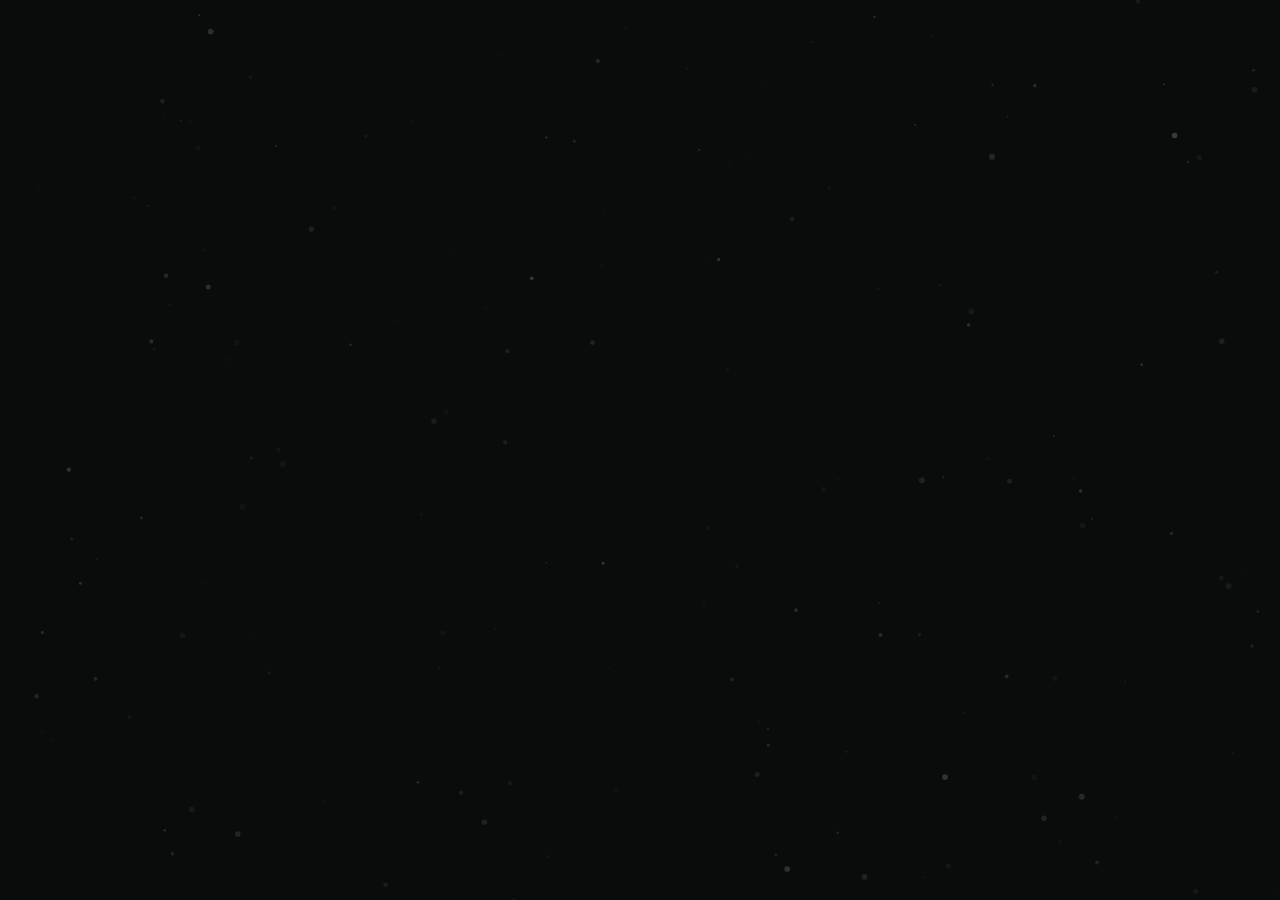
==== index.html @ 01439d41 "Change name" ====
<!DOCTYPE html>
<html lang="en" class="no-js" >
<head>
    <meta charset="utf-8">
    <meta name="viewport" content="width=device-width, initial-scale=1">
    <title>Akynyaz 💻</title>
    <script>
        document.documentElement.classList.remove('no-js');
        document.documentElement.classList.add('js');
    </script>
    <link rel="stylesheet" href="css/vendor.css">
    <link rel="stylesheet" href="css/styles.css">
    <link rel="apple-touch-icon" sizes="180x180" href="apple-touch-icon.png">
    <link rel="icon" type="image/png" sizes="32x32" href="favicon-32x32.png">
    <link rel="icon" type="image/png" sizes="16x16" href="favicon-16x16.png">
</head>

<body id="top" class="theme-particles">
    <div id="preloader">
        <div id="loader"></div>
    </div>
    <div class="s-pagewrap">
        <section id="intro" class="s-intro">
            <div id="particles-js" class="s-intro__particles"></div>
            <div class="row s-intro__content">
                <div class="column lg-12">                    
                    <div class="counter">
                        <div class="counter__time">
                            <span class="ss-days">0</span>
                            <span>days</span>
                        </div>
                        <div class="counter__time">
                            <span class="ss-hours">0</span>
                            <span>hours</span>
                        </div>
                        <div class="counter__time minutes">
                            <span class="ss-minutes">0</span>
                            <span>mins</span>
                        </div>
                        <div class="counter__time">
                            <span class="ss-seconds">0</span>
                            <span>secs</span>
                        </div>
                    </div>
                    <div class="s-intro__content-bottom">
                        <h1 class="s-intro__content-title">Coming soon.</h1>
                    </div>
                </div>
            </div>
        </section>
    </div>
    <script src="js/main.js"></script>
    <script src="js/particles.min.js"></script>
    <script src="js/particle-settings.js"></script>
</body>
</html>
---- css/vendor.css ----
/* ==========================================================   =========
 * # PrismJS 1.20.0
 *   https://prismjs.com/download.html#themes=prism-okaidia&languages=markup+css+clike+javascript+markup-templating+php 
 *   
 *   okaidia theme for JavaScript, CSS and HTML
 *   Loosely based on Monokai textmate theme by http://www.monokai.nl/
 *   @author ocodia
 * ------------------------------------------------------------------- */
code[class*="language-"],
pre[class*="language-"] {
    color           : #f8f8f2;
    background      : none;
    text-shadow     : 0 1px rgba(0, 0, 0, 0.3);
    font-family     : var(--font-mono);
    font-size       : calc(var(--text-size) * 0.9444);
    text-align      : left;
    white-space     : pre;
    word-spacing    : normal;
    word-break      : normal;
    word-wrap       : normal;
    line-height     : var(--vspace-1);
    -moz-tab-size   : 4;
    -o-tab-size     : 4;
    tab-size        : 4;
    -webkit-hyphens : none;
    -moz-hyphens    : none;
    -ms-hyphens     : none;
    hyphens         : none;
}

/* Code blocks */
pre[class*="language-"] {
    padding  : var(--vspace-0_5) 0 var(--vspace-1);
    margin   : var(--vspace-1) 0;
    overflow : auto;
}

:not(pre)>code[class*="language-"],
pre[class*="language-"] {
    background : #272822;
}

/* Inline code */
:not(pre)>code[class*="language-"] {
    padding     : .1em;
    white-space : normal;
}

.token.comment,
.token.prolog,
.token.doctype,
.token.cdata {
    color : slategray;
}

.token.punctuation {
    color : #f8f8f2;
}

.token.namespace {
    opacity : .7;
}

.token.property,
.token.tag,
.token.constant,
.token.symbol,
.token.deleted {
    color : #f92672;
}

.token.boolean,
.token.number {
    color : #ae81ff;
}

.token.selector,
.token.attr-name,
.token.string,
.token.char,
.token.builtin,
.token.inserted {
    color : #a6e22e;
}

.token.operator,
.token.entity,
.token.url,
.language-css .token.string,
.style .token.string,
.token.variable {
    color : #f8f8f2;
}

.token.atrule,
.token.attr-value,
.token.function,
.token.class-name {
    color : #e6db74;
}

.token.keyword {
    color : #66d9ef;
}

.token.regex,
.token.important {
    color : #fd971f;
}

.token.important,
.token.bold {
    font-weight : bold;
}

.token.italic {
    font-style : italic;
}

.token.entity {
    cursor : help;
}



/* ===================================================================
 * # Swiper 6.4.5
 *   Most modern mobile touch slider and framework with hardware accelerated transitions
 *   https://swiperjs.com
 *
 *   Copyright 2014-2020 Vladimir Kharlampidi
 *
 *   Released under the MIT License
 *
 *   Released on: December 18, 2020
 * ------------------------------------------------------------------- */
@font-face {
    font-family : "swiper-icons";
    src         : url("data:application/font-woff;charset=utf-8;base64, [base64]//wADZ2x5ZgAAAywAAADMAAAD2MHtryVoZWFkAAABbAAAADAAAAA2E2+eoWhoZWEAAAGcAAAAHwAAACQC9gDzaG10eAAAAigAAAAZAAAArgJkABFsb2NhAAAC0AAAAFoAAABaFQAUGG1heHAAAAG8AAAAHwAAACAAcABAbmFtZQAAA/gAAAE5AAACXvFdBwlwb3N0AAAFNAAAAGIAAACE5s74hXjaY2BkYGAAYpf5Hu/j+W2+MnAzMYDAzaX6QjD6/4//Bxj5GA8AuRwMYGkAPywL13jaY2BkYGA88P8Agx4j+/8fQDYfA1AEBWgDAIB2BOoAeNpjYGRgYNBh4GdgYgABEMnIABJzYNADCQAACWgAsQB42mNgYfzCOIGBlYGB0YcxjYGBwR1Kf2WQZGhhYGBiYGVmgAFGBiQQkOaawtDAoMBQxXjg/wEGPcYDDA4wNUA2CCgwsAAAO4EL6gAAeNpj2M0gyAACqxgGNWBkZ2D4/wMA+xkDdgAAAHjaY2BgYGaAYBkGRgYQiAHyGMF8FgYHIM3DwMHABGQrMOgyWDLEM1T9/w8UBfEMgLzE////P/5//f/V/xv+r4eaAAeMbAxwIUYmIMHEgKYAYjUcsDAwsLKxc3BycfPw8jEQA/[base64]/uznmfPFBNODM2K7MTQ45YEAZqGP81AmGGcF3iPqOop0r1SPTaTbVkfUe4HXj97wYE+yNwWYxwWu4v1ugWHgo3S1XdZEVqWM7ET0cfnLGxWfkgR42o2PvWrDMBSFj/IHLaF0zKjRgdiVMwScNRAoWUoH78Y2icB/yIY09An6AH2Bdu/UB+yxopYshQiEvnvu0dURgDt8QeC8PDw7Fpji3fEA4z/PEJ6YOB5hKh4dj3EvXhxPqH/SKUY3rJ7srZ4FZnh1PMAtPhwP6fl2PMJMPDgeQ4rY8YT6Gzao0eAEA409DuggmTnFnOcSCiEiLMgxCiTI6Cq5DZUd3Qmp10vO0LaLTd2cjN4fOumlc7lUYbSQcZFkutRG7g6JKZKy0RmdLY680CDnEJ+UMkpFFe1RN7nxdVpXrC4aTtnaurOnYercZg2YVmLN/d/gczfEimrE/fs/bOuq29Zmn8tloORaXgZgGa78yO9/cnXm2BpaGvq25Dv9S4E9+5SIc9PqupJKhYFSSl47+Qcr1mYNAAAAeNptw0cKwkAAAMDZJA8Q7OUJvkLsPfZ6zFVERPy8qHh2YER+3i/BP83vIBLLySsoKimrqKqpa2hp6+jq6RsYGhmbmJqZSy0sraxtbO3sHRydnEMU4uR6yx7JJXveP7WrDycAAAAAAAH//wACeNpjYGRgYOABYhkgZgJCZgZNBkYGLQZtIJsFLMYAAAw3ALgAeNolizEKgDAQBCchRbC2sFER0YD6qVQiBCv/H9ezGI6Z5XBAw8CBK/m5iQQVauVbXLnOrMZv2oLdKFa8Pjuru2hJzGabmOSLzNMzvutpB3N42mNgZGBg4GKQYzBhYMxJLMlj4GBgAYow/P/PAJJhLM6sSoWKfWCAAwDAjgbRAAB42mNgYGBkAIIbCZo5IPrmUn0hGA0AO8EFTQAA") format("woff");
    font-weight : 400;
    font-style  : normal;
}

:root {
    --swiper-theme-color : #007aff;
}

.swiper-container {
    margin-left  : auto;
    margin-right : auto;
    position     : relative;
    overflow     : hidden;
    list-style   : none;
    padding      : 0;
    /* Fix of Webkit flickering */
    z-index      : 1;
}

.swiper-container-vertical>.swiper-wrapper {
    flex-direction : column;
}

.swiper-wrapper {
    position            : relative;
    width               : 100%;
    height              : 100%;
    z-index             : 1;
    display             : flex;
    transition-property : transform;
    box-sizing          : content-box;
}

.swiper-container-android .swiper-slide,
.swiper-wrapper {
    transform : translate3d(0px, 0, 0);
}

.swiper-container-multirow>.swiper-wrapper {
    flex-wrap : wrap;
}

.swiper-container-multirow-column>.swiper-wrapper {
    flex-wrap      : wrap;
    flex-direction : column;
}

.swiper-container-free-mode>.swiper-wrapper {
    transition-timing-function : ease-out;
    margin                     : 0 auto;
}

.swiper-slide {
    flex-shrink         : 0;
    width               : 100%;
    height              : 100%;
    position            : relative;
    transition-property : transform;
}

.swiper-slide-invisible-blank {
    visibility : hidden;
}

/* Auto Height */
.swiper-container-autoheight,
.swiper-container-autoheight .swiper-slide {
    height : auto;
}

.swiper-container-autoheight .swiper-wrapper {
    align-items         : flex-start;
    transition-property : transform, height;
}

/* 3D Effects */
.swiper-container-3d {
    perspective : 1200px;
}

.swiper-container-3d .swiper-wrapper,
.swiper-container-3d .swiper-slide,
.swiper-container-3d .swiper-slide-shadow-left,
.swiper-container-3d .swiper-slide-shadow-right,
.swiper-container-3d .swiper-slide-shadow-top,
.swiper-container-3d .swiper-slide-shadow-bottom,
.swiper-container-3d .swiper-cube-shadow {
    transform-style : preserve-3d;
}

.swiper-container-3d .swiper-slide-shadow-left,
.swiper-container-3d .swiper-slide-shadow-right,
.swiper-container-3d .swiper-slide-shadow-top,
.swiper-container-3d .swiper-slide-shadow-bottom {
    position       : absolute;
    left           : 0;
    top            : 0;
    width          : 100%;
    height         : 100%;
    pointer-events : none;
    z-index        : 10;
}

.swiper-container-3d .swiper-slide-shadow-left {
    background-image : linear-gradient(to left, rgba(0, 0, 0, 0.5), rgba(0, 0, 0, 0));
}

.swiper-container-3d .swiper-slide-shadow-right {
    background-image : linear-gradient(to right, rgba(0, 0, 0, 0.5), rgba(0, 0, 0, 0));
}

.swiper-container-3d .swiper-slide-shadow-top {
    background-image : linear-gradient(to top, rgba(0, 0, 0, 0.5), rgba(0, 0, 0, 0));
}

.swiper-container-3d .swiper-slide-shadow-bottom {
    background-image : linear-gradient(to bottom, rgba(0, 0, 0, 0.5), rgba(0, 0, 0, 0));
}

/* CSS Mode */
.swiper-container-css-mode>.swiper-wrapper {
    overflow           : auto;
    scrollbar-width    : none;
    /* For Firefox */
    -ms-overflow-style : none;
    /* For Internet Explorer and Edge */
}

.swiper-container-css-mode>.swiper-wrapper::-webkit-scrollbar {
    display : none;
}

.swiper-container-css-mode>.swiper-wrapper>.swiper-slide {
    scroll-snap-align : start start;
}

.swiper-container-horizontal.swiper-container-css-mode>.swiper-wrapper {
    scroll-snap-type : x mandatory;
}

.swiper-container-vertical.swiper-container-css-mode>.swiper-wrapper {
    scroll-snap-type : y mandatory;
}

:root {
    --swiper-navigation-size  : 44px;
    /*
    --swiper-navigation-color : var(--swiper-theme-color);
    */
}

.swiper-button-prev,
.swiper-button-next {
    position        : absolute;
    top             : 50%;
    width           : calc(var(--swiper-navigation-size) / 44 * 27);
    height          : var(--swiper-navigation-size);
    margin-top      : calc(-1 * var(--swiper-navigation-size) / 2);
    z-index         : 10;
    cursor          : pointer;
    display         : flex;
    align-items     : center;
    justify-content : center;
    color           : var(--swiper-navigation-color, var(--swiper-theme-color));
}

.swiper-button-prev.swiper-button-disabled,
.swiper-button-next.swiper-button-disabled {
    opacity        : 0.35;
    cursor         : auto;
    pointer-events : none;
}

.swiper-button-prev:after,
.swiper-button-next:after {
    font-family    : swiper-icons;
    font-size      : var(--swiper-navigation-size);
    text-transform : none !important;
    letter-spacing : 0;
    text-transform : none;
    font-variant   : initial;
    line-height    : 1;
}

.swiper-button-prev,
.swiper-container-rtl .swiper-button-next {
    left  : 10px;
    right : auto;
}

.swiper-button-prev:after,
.swiper-container-rtl .swiper-button-next:after {
    content : "prev";
}

.swiper-button-next,
.swiper-container-rtl .swiper-button-prev {
    right : 10px;
    left  : auto;
}

.swiper-button-next:after,
.swiper-container-rtl .swiper-button-prev:after {
    content : "next";
}

.swiper-button-prev.swiper-button-white,
.swiper-button-next.swiper-button-white {
    --swiper-navigation-color : #ffffff;
}

.swiper-button-prev.swiper-button-black,
.swiper-button-next.swiper-button-black {
    --swiper-navigation-color : #000000;
}

.swiper-button-lock {
    display : none;
}

:root {
    /*
    --swiper-pagination-color: var(--swiper-theme-color);
    */
}

.swiper-pagination {
    position   : absolute;
    text-align : center;
    transition : 300ms opacity;
    transform  : translate3d(0, 0, 0);
    z-index    : 10;
}

.swiper-pagination.swiper-pagination-hidden {
    opacity : 0;
}

/* Common Styles */
.swiper-pagination-fraction,
.swiper-pagination-custom,
.swiper-container-horizontal>.swiper-pagination-bullets {
    bottom : 10px;
    left   : 0;
    width  : 100%;
}

/* Bullets */
.swiper-pagination-bullets-dynamic {
    overflow  : hidden;
    font-size : 0;
}

.swiper-pagination-bullets-dynamic .swiper-pagination-bullet {
    transform : scale(0.33);
    position  : relative;
}

.swiper-pagination-bullets-dynamic .swiper-pagination-bullet-active {
    transform : scale(1);
}

.swiper-pagination-bullets-dynamic .swiper-pagination-bullet-active-main {
    transform : scale(1);
}

.swiper-pagination-bullets-dynamic .swiper-pagination-bullet-active-prev {
    transform : scale(0.66);
}

.swiper-pagination-bullets-dynamic .swiper-pagination-bullet-active-prev-prev {
    transform : scale(0.33);
}

.swiper-pagination-bullets-dynamic .swiper-pagination-bullet-active-next {
    transform : scale(0.66);
}

.swiper-pagination-bullets-dynamic .swiper-pagination-bullet-active-next-next {
    transform : scale(0.33);
}

.swiper-pagination-bullet {
    width         : 8px;
    height        : 8px;
    display       : inline-block;
    border-radius : 100%;
    background    : #000;
    opacity       : 0.2;
}

button.swiper-pagination-bullet {
    border             : none;
    margin             : 0;
    padding            : 0;
    box-shadow         : none;
    -webkit-appearance : none;
    -moz-appearance    : none;
    appearance         : none;
}

.swiper-pagination-clickable .swiper-pagination-bullet {
    cursor : pointer;
}

.swiper-pagination-bullet-active {
    opacity    : 1;
    background : var(--swiper-pagination-color, var(--swiper-theme-color));
}

.swiper-container-vertical>.swiper-pagination-bullets {
    right     : 10px;
    top       : 50%;
    transform : translate3d(0px, -50%, 0);
}

.swiper-container-vertical>.swiper-pagination-bullets .swiper-pagination-bullet {
    margin  : 6px 0;
    display : block;
}

.swiper-container-vertical>.swiper-pagination-bullets.swiper-pagination-bullets-dynamic {
    top       : 50%;
    transform : translateY(-50%);
    width     : 8px;
}

.swiper-container-vertical>.swiper-pagination-bullets.swiper-pagination-bullets-dynamic .swiper-pagination-bullet {
    display    : inline-block;
    transition : 200ms transform, 200ms top;
}

.swiper-container-horizontal>.swiper-pagination-bullets .swiper-pagination-bullet {
    margin : 0 4px;
}

.swiper-container-horizontal>.swiper-pagination-bullets.swiper-pagination-bullets-dynamic {
    left        : 50%;
    transform   : translateX(-50%);
    white-space : nowrap;
}

.swiper-container-horizontal>.swiper-pagination-bullets.swiper-pagination-bullets-dynamic .swiper-pagination-bullet {
    transition : 200ms transform, 200ms left;
}

.swiper-container-horizontal.swiper-container-rtl>.swiper-pagination-bullets-dynamic .swiper-pagination-bullet {
    transition : 200ms transform, 200ms right;
}

/* Progress */
.swiper-pagination-progressbar {
    background : rgba(0, 0, 0, 0.25);
    position   : absolute;
}

.swiper-pagination-progressbar .swiper-pagination-progressbar-fill {
    background       : var(--swiper-pagination-color, var(--swiper-theme-color));
    position         : absolute;
    left             : 0;
    top              : 0;
    width            : 100%;
    height           : 100%;
    transform        : scale(0);
    transform-origin : left top;
}

.swiper-container-rtl .swiper-pagination-progressbar .swiper-pagination-progressbar-fill {
    transform-origin : right top;
}

.swiper-container-horizontal>.swiper-pagination-progressbar,
.swiper-container-vertical>.swiper-pagination-progressbar.swiper-pagination-progressbar-opposite {
    width  : 100%;
    height : 4px;
    left   : 0;
    top    : 0;
}

.swiper-container-vertical>.swiper-pagination-progressbar,
.swiper-container-horizontal>.swiper-pagination-progressbar.swiper-pagination-progressbar-opposite {
    width  : 4px;
    height : 100%;
    left   : 0;
    top    : 0;
}

.swiper-pagination-white {
    --swiper-pagination-color : #ffffff;
}

.swiper-pagination-black {
    --swiper-pagination-color : #000000;
}

.swiper-pagination-lock {
    display : none;
}

/* Scrollbar */
.swiper-scrollbar {
    border-radius    : 10px;
    position         : relative;
    -ms-touch-action : none;
    background       : rgba(0, 0, 0, 0.1);
}

.swiper-container-horizontal>.swiper-scrollbar {
    position : absolute;
    left     : 1%;
    bottom   : 3px;
    z-index  : 50;
    height   : 5px;
    width    : 98%;
}

.swiper-container-vertical>.swiper-scrollbar {
    position : absolute;
    right    : 3px;
    top      : 1%;
    z-index  : 50;
    width    : 5px;
    height   : 98%;
}

.swiper-scrollbar-drag {
    height        : 100%;
    width         : 100%;
    position      : relative;
    background    : rgba(0, 0, 0, 0.5);
    border-radius : 10px;
    left          : 0;
    top           : 0;
}

.swiper-scrollbar-cursor-drag {
    cursor : move;
}

.swiper-scrollbar-lock {
    display : none;
}

.swiper-zoom-container {
    width           : 100%;
    height          : 100%;
    display         : flex;
    justify-content : center;
    align-items     : center;
    text-align      : center;
}

.swiper-zoom-container>img,
.swiper-zoom-container>svg,
.swiper-zoom-container>canvas {
    max-width  : 100%;
    max-height : 100%;
    object-fit : contain;
}

.swiper-slide-zoomed {
    cursor : move;
}

/* Preloader */
:root {
    /*
    --swiper-preloader-color: var(--swiper-theme-color);
    */
}

.swiper-lazy-preloader {
    width            : 42px;
    height           : 42px;
    position         : absolute;
    left             : 50%;
    top              : 50%;
    margin-left      : -21px;
    margin-top       : -21px;
    z-index          : 10;
    transform-origin : 50%;
    animation        : swiper-preloader-spin 1s infinite linear;
    box-sizing       : border-box;
    border           : 4px solid var(--swiper-preloader-color, var(--swiper-theme-color));
    border-radius    : 50%;
    border-top-color : transparent;
}

.swiper-lazy-preloader-white {
    --swiper-preloader-color : #fff;
}

.swiper-lazy-preloader-black {
    --swiper-preloader-color : #000;
}

@keyframes swiper-preloader-spin {
    100% {
        transform : rotate(360deg);
    }
}

/* a11y */
.swiper-container .swiper-notification {
    position       : absolute;
    left           : 0;
    top            : 0;
    pointer-events : none;
    opacity        : 0;
    z-index        : -1000;
}

.swiper-container-fade.swiper-container-free-mode .swiper-slide {
    transition-timing-function : ease-out;
}

.swiper-container-fade .swiper-slide {
    pointer-events      : none;
    transition-property : opacity;
}

.swiper-container-fade .swiper-slide .swiper-slide {
    pointer-events : none;
}

.swiper-container-fade .swiper-slide-active,
.swiper-container-fade .swiper-slide-active .swiper-slide-active {
    pointer-events : auto;
}

.swiper-container-cube {
    overflow : visible;
}

.swiper-container-cube .swiper-slide {
    pointer-events              : none;
    -webkit-backface-visibility : hidden;
    backface-visibility         : hidden;
    z-index                     : 1;
    visibility                  : hidden;
    transform-origin            : 0 0;
    width                       : 100%;
    height                      : 100%;
}

.swiper-container-cube .swiper-slide .swiper-slide {
    pointer-events : none;
}

.swiper-container-cube.swiper-container-rtl .swiper-slide {
    transform-origin : 100% 0;
}

.swiper-container-cube .swiper-slide-active,
.swiper-container-cube .swiper-slide-active .swiper-slide-active {
    pointer-events : auto;
}

.swiper-container-cube .swiper-slide-active,
.swiper-container-cube .swiper-slide-next,
.swiper-container-cube .swiper-slide-prev,
.swiper-container-cube .swiper-slide-next+.swiper-slide {
    pointer-events : auto;
    visibility     : visible;
}

.swiper-container-cube .swiper-slide-shadow-top,
.swiper-container-cube .swiper-slide-shadow-bottom,
.swiper-container-cube .swiper-slide-shadow-left,
.swiper-container-cube .swiper-slide-shadow-right {
    z-index                     : 0;
    -webkit-backface-visibility : hidden;
    backface-visibility         : hidden;
}

.swiper-container-cube .swiper-cube-shadow {
    position       : absolute;
    left           : 0;
    bottom         : 0px;
    width          : 100%;
    height         : 100%;
    background     : #000;
    opacity        : 0.6;
    -webkit-filter : blur(50px);
    filter         : blur(50px);
    z-index        : 0;
}

.swiper-container-flip {
    overflow : visible;
}

.swiper-container-flip .swiper-slide {
    pointer-events              : none;
    -webkit-backface-visibility : hidden;
    backface-visibility         : hidden;
    z-index                     : 1;
}

.swiper-container-flip .swiper-slide .swiper-slide {
    pointer-events : none;
}

.swiper-container-flip .swiper-slide-active,
.swiper-container-flip .swiper-slide-active .swiper-slide-active {
    pointer-events : auto;
}

.swiper-container-flip .swiper-slide-shadow-top,
.swiper-container-flip .swiper-slide-shadow-bottom,
.swiper-container-flip .swiper-slide-shadow-left,
.swiper-container-flip .swiper-slide-shadow-right {
    z-index                     : 0;
    -webkit-backface-visibility : hidden;
    backface-visibility         : hidden;
}
---- css/styles.css ----
/* ===================================================================
 * # SETTINGS
 *
 *
 * ------------------------------------------------------------------- */

/* ------------------------------------------------------------------- 
 * ## fonts 
 * ------------------------------------------------------------------- */
@import url("https://fonts.googleapis.com/css2?family=Inter:wght@300;400;500;600;700&display=swap");

:root {
    --font-1    : "Inter", sans-serif;
    /* monospace
    */
    --font-mono : Consolas, "Andale Mono", Courier, "Courier New", monospace;
}

/* ------------------------------------------------------------------- 
 * ## colors
 * ------------------------------------------------------------------- */
:root {

    /* color-1(#034E4A)
     * color-2(#A33B20)
     */
    --color-1                      : hsla(177, 93%, 16%, 1);
    --color-2                      : hsla(12, 67%, 38%, 1);

    /* theme color variations
     */
    --color-1-lighter              : hsla(177, 93%, 36%, 1);
    --color-1-light                : hsla(177, 93%, 26%, 1);
    --color-1-dark                 : hsla(177, 93%, 10%, 1);
    --color-1-darker               : hsla(177, 93%, 5%, 1);
    --color-2-lighter              : hsla(12, 67%, 58%, 1);
    --color-2-light                : hsla(12, 67%, 48%, 1);
    --color-2-dark                 : hsla(12, 67%, 28%, 1);
    --color-2-darker               : hsla(12, 67%, 18%, 1);

    /* feedback colors
     * color-error(#ffd1d2), color-success(#c8e675), 
     * color-info(#d7ecfb), color-notice(#fff099)
     */
    --color-error                  : hsla(359, 100%, 91%, 1);
    --color-success                : hsla(76, 69%, 68%, 1);
    --color-info                   : hsla(205, 82%, 91%, 1);
    --color-notice                 : hsla(51, 100%, 80%, 1);
    --color-error-content          : hsla(359, 50%, 50%, 1);
    --color-success-content        : hsla(76, 29%, 28%, 1);
    --color-info-content           : hsla(205, 32%, 31%, 1);
    --color-notice-content         : hsla(51, 30%, 30%, 1);

    /* shades 
     * generated using 
     * Tint & Shade Generator 
     * (https://maketintsandshades.com/)
     */
    --color-black                  : #000000;
    --color-gray-19                : #020202;
    --color-gray-18                : #040404;
    --color-gray-17                : #060607;
    --color-gray-16                : #080809;
    --color-gray-15                : #0a0b0b;
    --color-gray-14                : #0c0d0d;
    --color-gray-13                : #0e0f0f;
    --color-gray-12                : #101112;
    --color-gray-11                : #121314;
    --color-gray-10                : #141516;
    --color-gray-9                 : #2c2c2d;
    --color-gray-8                 : #434445;
    --color-gray-7                 : #5b5b5c;
    --color-gray-6                 : #727373;
    --color-gray-5                 : #8a8a8b;
    --color-gray-4                 : #a1a1a2;
    --color-gray-3                 : #b9b9b9;
    --color-gray-2                 : #d0d0d0;
    --color-gray-1                 : #e8e8e8;
    --color-white                  : #ffffff;

    /* text
     */
    --color-text                   : var(--color-gray-12);
    --color-text-dark              : var(--color-black);
    --color-text-light             : var(--color-gray-8);
    --color-placeholder            : var(--color-gray-7);

    /* buttons
     */
    --color-btn                    : var(--color-gray-1);
    --color-btn-text               : var(--color-black);
    --color-btn-hover              : var(--color-gray-2);
    --color-btn-hover-text         : var(--color-black);
    --color-btn-primary            : var(--color-1);
    --color-btn-primary-text       : var(--color-white);
    --color-btn-primary-hover      : var(--color-black);
    --color-btn-primary-hover-text : var(--color-white);
    --color-btn-stroke             : var(--color-black);
    --color-btn-stroke-text        : var(--color-black);
    --color-btn-stroke-hover       : var(--color-black);
    --color-btn-stroke-hover-text  : var(--color-white);

    /* preloader
     */
    --color-preloader-bg           : var(--color-gray-12);
    --color-loader                 : white;
    --color-loader-light           : rgba(255, 255, 255, 0.1);

    /* others
     */
    --color-body                   : var(--color-white);
    --color-border                 : rgba(0, 0, 0, .08);
    --border-radius                : 3px;
}

/* ------------------------------------------------------------------- 
 * ## spacing and typescale
 * ------------------------------------------------------------------- */
:root {

    /* spacing
     * base font size: 18px 
     * vertical space unit : 32px
     */
    --base-size        : 62.5%;
    --multiplier       : 1;
    --base-font-size   : calc(1.8rem * var(--multiplier));
    --space            : calc(3.2rem * var(--multiplier));

    /* vertical spacing 
     */
    --vspace-0_125     : calc(0.125 * var(--space));
    --vspace-0_25      : calc(0.25 * var(--space));
    --vspace-0_375     : calc(0.375 * var(--space));
    --vspace-0_5       : calc(0.5 * var(--space));
    --vspace-0_625     : calc(0.625 * var(--space));
    --vspace-0_75      : calc(0.75 * var(--space));
    --vspace-0_875     : calc(0.875 * var(--space));
    --vspace-1         : calc(var(--space));
    --vspace-1_25      : calc(1.25 * var(--space));
    --vspace-1_5       : calc(1.5 * var(--space));
    --vspace-1_75      : calc(1.75 * var(--space));
    --vspace-2         : calc(2 * var(--space));
    --vspace-2_5       : calc(2.5 * var(--space));
    --vspace-3         : calc(3 * var(--space));
    --vspace-3_5       : calc(3.5 * var(--space));
    --vspace-4         : calc(4 * var(--space));
    --vspace-4_5       : calc(4.5 * var(--space));
    --vspace-5         : calc(5 * var(--space));

    /* type scale
     * ratio 1         :2 | base: 18px
     * -------------------------------------------------------
     *
     * --text-display-3 = (77.40px)
     * --text-display-2 = (64.50px)
     * --text-display-1 = (53.75px)
     * --text-xxxl      = (44.79px)
     * --text-xxl       = (37.32px)
     * --text-xl        = (31.10px)
     * --text-lg        = (25.92px)
     * --text-md        = (21.60px)
     * --text-size      = (18.00px) BASE
     * --text-sm        = (15.00px)
     * --text-xs        = (12.50px)
     *
     * ---------------------------------------------------------
     */
    --text-scale-ratio : 1.2;
    --text-size        : var(--base-font-size);
    --text-xs          : calc((var(--text-size) / var(--text-scale-ratio)) / var(--text-scale-ratio));
    --text-sm          : calc(var(--text-xs) * var(--text-scale-ratio));
    --text-md          : calc(var(--text-sm) * var(--text-scale-ratio) * var(--text-scale-ratio));
    --text-lg          : calc(var(--text-md) * var(--text-scale-ratio));
    --text-xl          : calc(var(--text-lg) * var(--text-scale-ratio));
    --text-xxl         : calc(var(--text-xl) * var(--text-scale-ratio));
    --text-xxxl        : calc(var(--text-xxl) * var(--text-scale-ratio));
    --text-display-1   : calc(var(--text-xxxl) * var(--text-scale-ratio));
    --text-display-2   : calc(var(--text-display-1) * var(--text-scale-ratio));
    --text-display-3   : calc(var(--text-display-2) * var(--text-scale-ratio));

    /* default button height
     */
    --vspace-btn       : var(--vspace-2);
}

/* on mobile devices below 600px, change the value of '--multiplier' 
 * to adjust the values of base font size and vertical space unit.
 */
@media screen and (max-width: 600px) {
    :root {
        --multiplier : .9375;
    }
}

/* ------------------------------------------------------------------- 
 * ## grid variables
 * ------------------------------------------------------------------- */
:root {

    /* widths for rows and containers
     */
    --width-full     : 100%;
    --width-max      : 1200px;
    --width-wide     : 1400px;
    --width-wider    : 1600px;
    --width-widest   : 1800px;
    --width-narrow   : 1000px;
    --width-narrower : 800px;
    --width-grid-max : var(--width-max);

    /* gutter
     */
    --gutter         : 2.4rem;
}

/* on medium screen devices
 */
@media screen and (max-width: 1200px) {
    :root {
        --gutter : 2rem;
    }
}

/* on mobile devices
 */
@media screen and (max-width: 600px) {
    :root {
        --gutter : 1rem;
    }
}



/* ====================================================================
 * # NORMALIZE
 *
 *
 * --------------------------------------------------------------------
 * normalize.css v8.0.1 | MIT License |
 * github.com/necolas/normalize.css
 * -------------------------------------------------------------------- */
html {
    line-height              : 1.15;
    -webkit-text-size-adjust : 100%;
}

body {
    margin : 0;
}

main {
    display : block;
}

h1 {
    font-size : 2em;
    margin    : 0.67em 0;
}

hr {
    box-sizing : content-box;
    height     : 0;
    overflow   : visible;
}

pre {
    font-family : monospace, monospace;
    font-size   : 1em;
}

a {
    background-color : transparent;
}

abbr[title] {
    border-bottom   : none;
    text-decoration : underline;
    text-decoration : underline dotted;
}

b,
strong {
    font-weight : bolder;
}

code,
kbd,
samp {
    font-family : monospace, monospace;
    font-size   : 1em;
}

small {
    font-size : 80%;
}

sub,
sup {
    font-size      : 75%;
    line-height    : 0;
    position       : relative;
    vertical-align : baseline;
}

sub {
    bottom : -0.25em;
}

sup {
    top : -0.5em;
}

img {
    border-style : none;
}

button,
input,
optgroup,
select,
textarea {
    font-family : inherit;
    font-size   : 100%;
    line-height : 1.15;
    margin      : 0;
}

button,
input {
    overflow : visible;
}

button,
select {
    text-transform : none;
}

button,
[type="button"],
[type="reset"],
[type="submit"] {
    -webkit-appearance : button;
}

button::-moz-focus-inner,
[type="button"]::-moz-focus-inner,
[type="reset"]::-moz-focus-inner,
[type="submit"]::-moz-focus-inner {
    border-style : none;
    padding      : 0;
}

button:-moz-focusring,
[type="button"]:-moz-focusring,
[type="reset"]:-moz-focusring,
[type="submit"]:-moz-focusring {
    outline : 1px dotted ButtonText;
}

fieldset {
    padding : 0.35em 0.75em 0.625em;
}

legend {
    box-sizing  : border-box;
    color       : inherit;
    display     : table;
    max-width   : 100%;
    padding     : 0;
    white-space : normal;
}

progress {
    vertical-align : baseline;
}

textarea {
    overflow : auto;
}

[type="checkbox"],
[type="radio"] {
    box-sizing : border-box;
    padding    : 0;
}

[type="number"]::-webkit-inner-spin-button,
[type="number"]::-webkit-outer-spin-button {
    height : auto;
}

[type="search"] {
    -webkit-appearance : textfield;
    outline-offset     : -2px;
}

[type="search"]::-webkit-search-decoration {
    -webkit-appearance : none;
}

::-webkit-file-upload-button {
    -webkit-appearance : button;
    font               : inherit;
}

details {
    display : block;
}

summary {
    display : list-item;
}

template {
    display : none;
}

[hidden] {
    display : none;
}



/* ===================================================================
 * # BASE SETUP
 *
 *
 * ------------------------------------------------------------------- */
html {
    font-size  : var(--base-size);
    box-sizing : border-box;
}

*,
*::before,
*::after {
    box-sizing : inherit;
}

html,
body {
    height : 100%;
}

body {
    background-color            : var(--color-body);
    -webkit-overflow-scrolling  : touch;
    -webkit-text-size-adjust    : 100%;
    -webkit-tap-highlight-color : rgba(0, 0, 0, 0);
    -webkit-font-smoothing      : antialiased;
    -moz-osx-font-smoothing     : grayscale;
}

p {
    font-size      : inherit;
    text-rendering : optimizeLegibility;
}

a {
    text-decoration : none;
}

svg,
img,
video {
    max-width : 100%;
    height    : auto;
}

pre {
    overflow : auto;
}

div,
dl,
dt,
dd,
ul,
ol,
li,
h1,
h2,
h3,
h4,
h5,
h6,
pre,
form,
p,
blockquote,
th,
td {
    margin  : 0;
    padding : 0;
}

input[type="email"],
input[type="number"],
input[type="search"],
input[type="text"],
input[type="tel"],
input[type="url"],
input[type="password"],
textarea {
    -webkit-appearance : none;
    -moz-appearance    : none;
    appearance         : none;
}



/* ===================================================================
 * # GRID v4.0.0
 *
 *
 *   -----------------------------------------------------------------
 * - Grid breakpoints are based on MAXIMUM WIDTH media queries, 
 *   meaning they apply to that one breakpoint and ALL THOSE BELOW IT.
 * - Grid columns without a specified width will automatically layout 
 *   as equal width columns.
 *
 * - BLOCK GRID columns(columns inside BLOCK GRID containers) are 
 *   equally-sized columns define at parent/row level. 
 *   A BLOCK GRID container's class attribute value begins with "block-".
 *
 * ------------------------------------------------------------------- */

/* row 
 */
.row {
    width     : 92%;
    max-width : var(--width-grid-max);
    margin    : 0 auto;
    display   : flex;
    flex-flow : row wrap;
}

.row .row {
    width        : auto;
    max-width    : none;
    margin-left  : calc(var(--gutter) * -1);
    margin-right : calc(var(--gutter) * -1);
}

/* column
 */
.column {
    display : block;
    flex    : 1 1 0%;
    padding : 0 var(--gutter);
}

.collapse>.column,
.column.collapse {
    padding : 0;
}

/* row utility classes
 */
.row.row-wrap {
    flex-wrap : wrap;
}

.row.row-nowrap {
    flex-wrap : nowrap;
}

.row.row-y-top {
    align-items : flex-start;
}

.row.row-y-bottom {
    align-items : flex-end;
}

.row.row-y-center {
    align-items : center;
}

.row.row-stretch {
    align-items : stretch;
}

.row.row-baseline {
    align-items : baseline;
}

.row.row-x-left {
    justify-content : flex-start;
}

.row.row-x-right {
    justify-content : flex-end;
}

.row.row-x-center {
    justify-content : center;
}

/* --------------------------------------------------------------------
 * ## large screen devices 
 * -------------------------------------------------------------------- */
.lg-1 {
    flex  : none;
    width : 8.33333%;
}

.lg-2 {
    flex  : none;
    width : 16.66667%;
}

.lg-3 {
    flex  : none;
    width : 25%;
}

.lg-4 {
    flex  : none;
    width : 33.33333%;
}

.lg-5 {
    flex  : none;
    width : 41.66667%;
}

.lg-6 {
    flex  : none;
    width : 50%;
}

.lg-7 {
    flex  : none;
    width : 58.33333%;
}

.lg-8 {
    flex  : none;
    width : 66.66667%;
}

.lg-9 {
    flex  : none;
    width : 75%;
}

.lg-10 {
    flex  : none;
    width : 83.33333%;
}

.lg-11 {
    flex  : none;
    width : 91.66667%;
}

.lg-12 {
    flex  : none;
    width : 100%;
}

.block-lg-one-eight>.column {
    flex  : none;
    width : 12.5%;
}

.block-lg-one-sixth>.column {
    flex  : none;
    width : 16.66667%;
}

.block-lg-one-fifth>.column {
    flex  : none;
    width : 20%;
}

.block-lg-one-fourth>.column {
    flex  : none;
    width : 25%;
}

.block-lg-one-third>.column {
    flex  : none;
    width : 33.33333%;
}

.block-lg-one-half>.column {
    flex  : none;
    width : 50%;
}

.block-lg-whole>.column {
    flex  : none;
    width : 100%;
}

/* --------------------------------------------------------------------
 * ## medium screen devices 
 * -------------------------------------------------------------------- */
@media screen and (max-width: 1200px) {
    .md-1 {
        flex  : none;
        width : 8.33333%;
    }

    .md-2 {
        flex  : none;
        width : 16.66667%;
    }

    .md-3 {
        flex  : none;
        width : 25%;
    }

    .md-4 {
        flex  : none;
        width : 33.33333%;
    }

    .md-5 {
        flex  : none;
        width : 41.66667%;
    }

    .md-6 {
        flex  : none;
        width : 50%;
    }

    .md-7 {
        flex  : none;
        width : 58.33333%;
    }

    .md-8 {
        flex  : none;
        width : 66.66667%;
    }

    .md-9 {
        flex  : none;
        width : 75%;
    }

    .md-10 {
        flex  : none;
        width : 83.33333%;
    }

    .md-11 {
        flex  : none;
        width : 91.66667%;
    }

    .md-12 {
        flex  : none;
        width : 100%;
    }

    .block-md-one-eight>.column {
        flex  : none;
        width : 12.5%;
    }

    .block-md-one-sixth>.column {
        flex  : none;
        width : 16.66667%;
    }

    .block-md-one-fifth>.column {
        flex  : none;
        width : 20%;
    }

    .block-md-one-fourth>.column {
        flex  : none;
        width : 25%;
    }

    .block-md-one-third>.column {
        flex  : none;
        width : 33.33333%;
    }

    .block-md-one-half>.column {
        flex  : none;
        width : 50%;
    }

    .block-md-whole>.column {
        flex  : none;
        width : 100%;
    }

    .hide-on-md {
        display : none;
    }
}

/* --------------------------------------------------------------------
 * ## tablet devices 
 * -------------------------------------------------------------------- */
@media screen and (max-width: 800px) {
    .tab-1 {
        flex  : none;
        width : 8.33333%;
    }

    .tab-2 {
        flex  : none;
        width : 16.66667%;
    }

    .tab-3 {
        flex  : none;
        width : 25%;
    }

    .tab-4 {
        flex  : none;
        width : 33.33333%;
    }

    .tab-5 {
        flex  : none;
        width : 41.66667%;
    }

    .tab-6 {
        flex  : none;
        width : 50%;
    }

    .tab-7 {
        flex  : none;
        width : 58.33333%;
    }

    .tab-8 {
        flex  : none;
        width : 66.66667%;
    }

    .tab-9 {
        flex  : none;
        width : 75%;
    }

    .tab-10 {
        flex  : none;
        width : 83.33333%;
    }

    .tab-11 {
        flex  : none;
        width : 91.66667%;
    }

    .tab-12 {
        flex  : none;
        width : 100%;
    }

    .block-tab-one-eight>.column {
        flex  : none;
        width : 12.5%;
    }

    .block-tab-one-sixth>.column {
        flex  : none;
        width : 16.66667%;
    }

    .block-tab-one-fifth>.column {
        flex  : none;
        width : 20%;
    }

    .block-tab-one-fourth>.column {
        flex  : none;
        width : 25%;
    }

    .block-tab-one-third>.column {
        flex  : none;
        width : 33.33333%;
    }

    .block-tab-one-half>.column {
        flex  : none;
        width : 50%;
    }

    .block-tab-whole>.column {
        flex  : none;
        width : 100%;
    }

    .hide-on-tab {
        display : none;
    }
}

/* --------------------------------------------------------------------
 * ## mobile devices 
 * -------------------------------------------------------------------- */
@media screen and (max-width: 600px) {
    .row {
        width         : 100%;
        padding-left  : 6vw;
        padding-right : 6vw;
    }

    .row .row {
        padding-left  : 0;
        padding-right : 0;
    }

    .mob-1 {
        flex  : none;
        width : 8.33333%;
    }

    .mob-2 {
        flex  : none;
        width : 16.66667%;
    }

    .mob-3 {
        flex  : none;
        width : 25%;
    }

    .mob-4 {
        flex  : none;
        width : 33.33333%;
    }

    .mob-5 {
        flex  : none;
        width : 41.66667%;
    }

    .mob-6 {
        flex  : none;
        width : 50%;
    }

    .mob-7 {
        flex  : none;
        width : 58.33333%;
    }

    .mob-8 {
        flex  : none;
        width : 66.66667%;
    }

    .mob-9 {
        flex  : none;
        width : 75%;
    }

    .mob-10 {
        flex  : none;
        width : 83.33333%;
    }

    .mob-11 {
        flex  : none;
        width : 91.66667%;
    }

    .mob-12 {
        flex  : none;
        width : 100%;
    }

    .block-mob-one-eight>.column {
        flex  : none;
        width : 12.5%;
    }

    .block-mob-one-sixth>.column {
        flex  : none;
        width : 16.66667%;
    }

    .block-mob-one-fifth>.column {
        flex  : none;
        width : 20%;
    }

    .block-mob-one-fourth>.column {
        flex  : none;
        width : 25%;
    }

    .block-mob-one-third>.column {
        flex  : none;
        width : 33.33333%;
    }

    .block-mob-one-half>.column {
        flex  : none;
        width : 50%;
    }

    .block-mob-whole>.column {
        flex  : none;
        width : 100%;
    }

    .hide-on-mob {
        display : none;
    }
}

/* --------------------------------------------------------------------
 * ## small screen devices 
 * --------------------------------------------------------------------*/

/* stack columns on small screen devices
 */
@media screen and (max-width: 400px) {
    .row .row {
        margin-left  : 0;
        margin-right : 0;
    }

    .block-stack>.column,
    .column {
        flex         : none;
        width        : 100%;
        margin-left  : 0;
        margin-right : 0;
        padding      : 0;
    }

    .hide-on-sm {
        display : none;
    }
}

/* --------------------------------------------------------------------
 * ## additional column stackpoints 
 * -------------------------------------------------------------------- */
@media screen and (max-width: 1000px) {

    .stack-on-1000,
    .block-stack-on-1000>.column {
        flex         : none;
        width        : 100%;
        margin-left  : 0;
        margin-right : 0;
    }
}

@media screen and (max-width: 700px) {

    .stack-on-700,
    .block-stack-on-700>.column {
        flex         : none;
        width        : 100%;
        margin-left  : 0;
        margin-right : 0;
    }
}

@media screen and (max-width: 550px) {

    .stack-on-550,
    .block-stack-on-550>.column {
        flex         : none;
        width        : 100%;
        margin-left  : 0;
        margin-right : 0;
    }
}



/* ===================================================================
 * # UTILITY CLASSES
 *
 *
 * ------------------------------------------------------------------- */

/* flex item alignment classes
 */
.u-flexitem-center {
    margin     : auto;
    align-self : center;
}

.u-flexitem-left {
    margin-right : auto;
    align-self   : center;
}

.u-flexitem-right {
    margin-left : auto;
    align-self  : center;
}

.u-flexitem-x-center {
    margin-right : auto;
    margin-left  : auto;
}

.u-flexitem-x-left {
    margin-right : auto;
}

.u-flexitem-x-right {
    margin-left : auto;
}

.u-flexitem-y-center {
    align-self : center;
}

.u-flexitem-y-top {
    align-self : flex-start;
}

.u-flexitem-y-bottom {
    align-self : flex-end;
}

/* misc helper classes
 */
.u-clearfix:after {
    content : "";
    display : table;
    clear   : both;
}

.u-hidden {
    display : none;
}

.u-invisible {
    visibility : hidden;
}

.u-antialiased {
    -webkit-font-smoothing  : antialiased;
    -moz-osx-font-smoothing : grayscale;
}

.u-overflow-hidden {
    overflow : hidden;
}

.u-remove-top {
    margin-top : 0;
}

.u-remove-bottom {
    margin-bottom : 0;
}

.u-add-half-bottom {
    margin-bottom : var(--vspace-0_5);
}

.u-add-bottom {
    margin-bottom : var(--vspace-1);
}

.u-no-border {
    border : none;
}

.u-fullwidth {
    width : 100%;
}

.u-pull-left {
    float : left;
}

.u-pull-right {
    float : right;
}



/* ===================================================================
 * # TYPOGRAPHY 
 *
 *
 * ------------------------------------------------------------------- 
 * type scale - ratio 1:2 | base: 18px
 * -------------------------------------------------------------------
 *
 * --text-display-3 = (77.40px)
 * --text-display-2 = (64.50px)
 * --text-display-1 = (53.75px)
 * --text-xxxl      = (44.79px)
 * --text-xxl       = (37.32px)
 * --text-xl        = (31.10px)
 * --text-lg        = (25.92px)
 * --text-md        = (21.60px)
 * --text-size      = (18.00px) BASE
 * --text-sm        = (15.00px)
 * --text-xs        = (12.50px)
 *
 * -------------------------------------------------------------------- */

/* --------------------------------------------------------------------
 * ## base type styles
 * -------------------------------------------------------------------- */
body {
    font-family : var(--font-1);
    font-size   : var(--base-font-size);
    font-weight : 400;
    line-height : var(--vspace-1);
    color       : var(--color-text);
}

/* links
 */
a {
    color      : var(--color-1-light);
    transition : all 0.3s ease-in-out;
}

a:focus,
a:hover,
a:active {
    color : var(--color-2-light);
}

a:hover,
a:active {
    outline : 0;
}

/* headings
 */
h1,
h2,
h3,
h4,
h5,
h6,
.h1,
.h2,
.h3,
.h4,
.h5,
.h6 {
    font-family            : var(--font-1);
    font-weight            : 500;
    color                  : var(--color-text-dark);
    font-variant-ligatures : common-ligatures;
    text-rendering         : optimizeLegibility;
}

h1,
.h1 {
    margin-top    : var(--vspace-2_5);
    margin-bottom : var(--vspace-0_75);
}

h2,
.h2,
h3,
.h3,
h4,
.h4 {
    margin-top    : var(--vspace-2);
    margin-bottom : var(--vspace-0_5);
}

h5,
.h5,
h6,
.h6 {
    margin-top    : var(--vspace-1_5);
    margin-bottom : var(--vspace-0_5);
}

h1,
.h1 {
    font-size      : var(--text-display-1);
    line-height    : var(--vspace-2);
    letter-spacing : -.02em;
}

@media screen and (max-width: 500px) {

    h1,
    .h1 {
        font-size   : var(--text-xxxl);
        line-height : calc(1.625 * var(--space));
    }
}

h2,
.h2 {
    font-size      : var(--text-xxl);
    line-height    : var(--vspace-1_5);
    letter-spacing : -.02em;
}

h3,
.h3 {
    font-size   : var(--text-xl);
    line-height : var(--vspace-1_25);
}

h4,
.h4 {
    font-size   : var(--text-lg);
    line-height : var(--vspace-1);
}

h5,
.h5 {
    font-size   : var(--text-md);
    line-height : var(--vspace-0_875);
}

h6,
.h6 {
    font-family    : var(--font-1);
    font-size      : var(--text-sm);
    line-height    : var(--vspace-0_75);
    text-transform : uppercase;
    letter-spacing : .35rem;
}

/* emphasis, italic,
 * strong, bold and small text
 */
em,
i,
strong,
b {
    font-size   : inherit;
    line-height : inherit;
}

em,
i {
    font-style : italic;
}

strong,
b {
    font-weight : 600;
}

small {
    font-size   : 75%;
    font-weight : 400;
    line-height : var(--vspace-0_5);
}

/* blockquotes
 */
blockquote {
    margin      : 0 0 var(--vspace-1) 0;
    padding     : var(--vspace-1) var(--vspace-1_5);
    border-left : 2px solid black;
    position    : relative;
}

@media screen and (max-width: 400px) {
    blockquote {
        padding : var(--vspace-0_75) var(--vspace-0_75);
    }
}

blockquote p {
    font-family : var(--font-1);
    font-weight : 400;
    font-size   : var(--text-lg);
    font-style  : normal;
    line-height : var(--vspace-1_25);
    color       : var(--color-text-dark);
    padding     : 0;
}

blockquote cite {
    display     : block;
    font-family : var(--font-1);
    font-weight : 400;
    font-size   : var(--text-sm);
    line-height : var(--vspace-0_75);
    font-style  : normal;
}

blockquote cite:before {
    content : "\2014 \0020";
}

blockquote cite,
blockquote cite a,
blockquote cite a:visited {
    color  : var(--color-text-light);
    border : none;
}

/* figures
 */
figure img,
p img {
    margin         : 0;
    vertical-align : bottom;
}

figure {
    display      : block;
    margin-left  : 0;
    margin-right : 0;
}

figure img+figcaption {
    margin-top : var(--vspace-1);
}

figcaption {
    font-style    : italic;
    font-size     : var(--text-sm);
    text-align    : center;
    margin-bottom : 0;
}

/* preformatted, code
 */
var,
kbd,
samp,
code,
pre {
    font-family : var(--font-mono);
}

pre {
    padding    : var(--vspace-0_75) var(--vspace-1) var(--vspace-1);
    background : var(--color-gray-9);
    overflow-x : auto;
}

code {
    font-size     : var(--text-sm);
    line-height   : 1.6rem;
    margin        : 0 .2rem;
    padding       : calc(((var(--vspace-1) - 1.6rem) / 2) - .1rem) calc(.8rem - .1rem);
    white-space   : nowrap;
    background    : var(--color-gray-1);
    border        : 1px solid var(--color-gray-2);
    color         : var(--color-text-dark);
    border-radius : 3px;
}

pre>code {
    display     : block;
    white-space : pre;
    line-height : var(--vspace-1);
    padding     : 0;
    margin      : 0;
    border      : none;
}

/* deleted text, abbreviation,
 * & mark text
 */
del {
    text-decoration : line-through;
}

abbr {
    font-family    : var(--font-1);
    font-weight    : 600;
    font-variant   : small-caps;
    text-transform : lowercase;
    letter-spacing : .1em;
}

abbr[title],
dfn[title] {
    border-bottom   : 1px dotted;
    cursor          : help;
    text-decoration : none;
}

mark {
    background : var(--color-1-lighter);
    color      : var(--color-black);
}

/* horizontal rule
 */
hr {
    border       : solid var(--color-border);
    border-width : .1rem 0 0;
    clear        : both;
    margin       : var(--vspace-2) 0 calc(var(--vspace-2) - 1px);
    height       : 0;
}

hr.fancy {
    border     : none;
    margin     : var(--vspace-2) 0;
    height     : var(--vspace-1);
    text-align : center;
}

hr.fancy::before {
    content        : "*****";
    letter-spacing : .3em;
}

/* --------------------------------------------------------------------
 * ## additional typography & helper classes
 * -------------------------------------------------------------------- */
.lead,
.attention-getter {
    font-family : var(--font-1);
    font-weight : 300;
    font-size   : var(--text-md);
    line-height : calc(1.125 * var(--space));
    color       : var(--color-text);
}

.pull-quote {
    position   : relative;
    padding    : 0;
    margin-top : 0;
    text-align : center;
}

.pull-quote blockquote {
    border      : none;
    margin      : 0 auto;
    max-width   : 62rem;
    padding-top : var(--vspace-2_5);
    position    : relative;
}

.pull-quote blockquote p {
    font-weight : 400;
    color       : var(--color-text-dark);
}

.pull-quote blockquote:before {
    content           : "";
    display           : block;
    height            : var(--vspace-1);
    width             : var(--vspace-1);
    background-repeat : no-repeat;
    background        : center center;
    background-size   : contain;
    background-image  : url(../images/icons/icon-quote.svg);
    transform         : translate(-50%, 0, 0);
    position          : absolute;
    top               : var(--vspace-1);
    left              : 50%;
}

.drop-cap:first-letter {
    float          : left;
    font-family    : var(--font-1);
    font-weight    : 600;
    font-size      : calc(3 * var(--space));
    line-height    : 1;
    padding        : 0 0.125em 0 0;
    text-transform : uppercase;
    background     : transparent;
    color          : var(--color-text-dark);
}

.text-center {
    text-align : center;
}

.text-left {
    text-align : left;
}

.text-right {
    text-align : right;
}

/* --------------------------------------------------------------------
 * ## lists
 * -------------------------------------------------------------------- */
ol {
    list-style : decimal;
}

ul {
    list-style : disc;
}

li {
    display : list-item;
}

ol,
ul {
    margin-left : 1.6rem;
}

ul li {
    padding-left : .4rem;
}

ul ul,
ul ol,
ol ol,
ol ul {
    margin : 1.6rem 0 1.6rem 1.6rem;
}

ul.disc li {
    display    : list-item;
    list-style : none;
    padding    : 0 0 0 .8rem;
    position   : relative;
}

ul.disc li::before {
    content        : "";
    display        : inline-block;
    width          : 8px;
    height         : 8px;
    border-radius  : 50%;
    background     : var(--color-1);
    position       : absolute;
    left           : -.9em;
    top            : 11px;
    vertical-align : middle;
}

dt {
    margin : 0;
    color  : var(--color-1);
}

dd {
    margin : 0 0 0 2rem;
}

/* definition list line style 
 */
.lining dt,
.lining dd {
    display : inline;
    margin  : 0;
}

.lining dt+dt:before,
.lining dd+dt:before {
    content     : "\A";
    white-space : pre;
}

.lining dd+dd:before {
    content : ", ";
}

.lining dd+dd:before {
    content : ", ";
}

.lining dd:before {
    content     : ": ";
    margin-left : -0.2em;
}

/* definition list dictionary style 
 */
.dictionary-style dt {
    display       : inline;
    counter-reset : definitions;
}

.dictionary-style dt+dt:before {
    content     : ", ";
    margin-left : -0.2em;
}

.dictionary-style dd {
    display           : block;
    counter-increment : definitions;
}

.dictionary-style dd:before {
    content : counter(definitions, decimal) ". ";
}

/* --------------------------------------------------------------------
 * ## spacing
 * -------------------------------------------------------------------- */
fieldset,
button,
.btn {
    margin-bottom : var(--vspace-0_5);
}

input,
textarea,
select,
pre,
blockquote,
figure,
figcaption,
table,
p,
ul,
ol,
dl,
form,
img,
.video-container,
.ss-custom-select {
    margin-bottom : var(--vspace-1);
}



/* =================================================================== 
 * # PRELOADER
 * 
 * 
 * -------------------------------------------------------------------
 * - markup:
 *
 * <div id="preloader">
 *    <div id="loader"></div>
 * </div>
 *
 * ------------------------------------------------------------------- */
#preloader {
    position        : fixed;
    display         : flex;
    flex-flow       : row wrap;
    justify-content : center;
    align-items     : center;
    background      : var(--color-preloader-bg);
    z-index         : 500;
    height          : 100vh;
    width           : 100%;
    opacity         : 1;
    pointer-events  : none;
}

.no-js #preloader {
    display : none;
}

#loader {
    width   : var(--vspace-1_5);
    height  : var(--vspace-1_5);
    padding : 0;
    opacity : 1;
}

#loader::before {
    content           : "";
    border-top        : 4px solid var(--color-loader-light);
    border-right      : 4px solid var(--color-loader-light);
    border-bottom     : 4px solid var(--color-loader-light);
    border-left       : 4px solid var(--color-loader);
    -webkit-animation : load 1.1s infinite linear;
    animation         : load 1.1s infinite linear;
    display           : block;
    border-radius     : 50%;
    width             : 100%;
    height            : 100%;
}

@-webkit-keyframes load {
    0% {
        -webkit-transform : rotate(0deg);
        transform         : rotate(0deg);
    }

    100% {
        -webkit-transform : rotate(360deg);
        transform         : rotate(360deg);
    }
}

@keyframes load {
    0% {
        transform : rotate(0deg);
    }

    100% {
        transform : rotate(360deg);
    }
}

/* ------------------------------------------------------------------- 
 * ## page loaded
 * ------------------------------------------------------------------- */
.ss-loaded #preloader {
    opacity    : 0;
    visibility : hidden;
    transition : all .6s .9s ease-in-out;
}

.ss-loaded #preloader #loader {
    opacity    : 0;
    transition : opacity .6s ease-in-out;
}



/* ===================================================================
 * # FORM 
 *
 *
 * ------------------------------------------------------------------- */
fieldset {
    border : none;
}

input[type="email"],
input[type="number"],
input[type="search"],
input[type="text"],
input[type="tel"],
input[type="url"],
input[type="password"],
textarea,
select {
    --input-height      : var(--vspace-2);
    --input-line-height : var(--vspace-1);
    --input-vpadding    : calc(((var(--input-height) - var(--input-line-height)) / 2) - 1px);
    display             : block;
    height              : var(--input-height);
    padding             : var(--input-vpadding) calc(2.4rem - 1px);
    border              : 0;
    outline             : 0;
    color               : var(--color-placeholder);
    font-family         : var(--font-1);
    font-size           : var(--text-sm);
    line-height         : var(--input-line-height);
    max-width           : 100%;
    background-color    : var(--color-gray-1);
    border              : 1px solid transparent;
    transition          : all .3s ease-in-out;
    border-radius       : var(--border-radius);
}

.ss-custom-select {
    position : relative;
    padding  : 0;
}

.ss-custom-select select {
    -webkit-appearance : none;
    -moz-appearance    : none;
    appearance         : none;
    text-indent        : 0.01px;
    text-overflow      : '';
    margin             : 0;
    vertical-align     : middle;
}

.ss-custom-select select option {
    padding-left  : 2rem;
    padding-right : 2rem;
}

.ss-custom-select select::-ms-expand {
    display : none;
}

.ss-custom-select::after {
    border-bottom    : 2px solid black;
    border-right     : 2px solid black;
    content          : '';
    display          : block;
    height           : 8px;
    width            : 8px;
    margin-top       : -7px;
    pointer-events   : none;
    position         : absolute;
    right            : 2.4rem;
    top              : 50%;
    transition       : all 0.15s ease-in-out;
    transform-origin : 66% 66%;
    transform        : rotate(45deg);
}

textarea {
    min-height : calc(8 * var(--space));
}

input[type="email"]:focus,
input[type="number"]:focus,
input[type="search"]:focus,
input[type="text"]:focus,
input[type="tel"]:focus,
input[type="url"]:focus,
input[type="password"]:focus,
textarea:focus,
select:focus {
    color      : var(--color-black);
    box-shadow : 0 0 5px var(--color-1);
    border     : 1px solid var(--color-1);
}

label,
legend {
    font-family   : var(--font-1);
    font-weight   : 600;
    font-size     : var(--text-sm);
    line-height   : var(--vspace-0_5);
    margin-bottom : var(--vspace-0_5);
    color         : var(--color-text-dark);
    display       : block;
}

input[type="checkbox"],
input[type="radio"] {
    display : inline;
}

label>.label-text {
    display     : inline-block;
    margin-left : 1rem;
    font-family : var(--font-1);
    line-height : inherit;
}

label>input[type="checkbox"],
label>input[type="radio"] {
    margin   : 0;
    position : relative;
    top      : 2px;
}

/* ------------------------------------------------------------------- 
 * ## style placeholder text
 * ------------------------------------------------------------------- */
::-webkit-input-placeholder {
    /* WebKit, Blink, Edge */
    color : var(--color-placeholder);
}

:-moz-placeholder {
    /* Mozilla Firefox 4 to 18 */
    color   : var(--color-placeholder);
    opacity : 1;
}

::-moz-placeholder {
    /* Mozilla Firefox 19+ */
    color   : var(--color-placeholder);
    opacity : 1;
}

:-ms-input-placeholder {
    /* Internet Explorer 10-11 */
    color : var(--color-placeholder);
}

::-ms-input-placeholder {
    /* Microsoft Edge */
    color : var(--color-placeholder);
}

::placeholder {
    /* Most modern browsers support this now. */
    color : var(--color-placeholder);
}

/* ------------------------------------------------------------------- 
 * ## change autocomplete styles in Chrome
 * ------------------------------------------------------------------- */
input:-webkit-autofill,
input:-webkit-autofill:hover,
input:-webkit-autofill:focus,
textarea:-webkit-autofill,
textarea:-webkit-autofill:hover,
textarea:-webkit-autofill:focus,
select:-webkit-autofill,
select:-webkit-autofill:hover,
select:-webkit-autofill:focus {
    -webkit-text-fill-color : var(--color-1);
    transition              : background-color 5000s ease-in-out 0s;
}



/* ===================================================================
 * # BUTTONS
 *
 *
 * ------------------------------------------------------------------- */
.btn,
button,
input[type="submit"],
input[type="reset"],
input[type="button"] {
    --btn-height            : var(--vspace-btn);
    display                 : inline-block;
    font-family             : var(--font-1);
    font-weight             : 500;
    font-size               : var(--text-xs);
    text-transform          : uppercase;
    letter-spacing          : .35em;
    height                  : var(--btn-height);
    line-height             : calc(var(--btn-height) - 4px);
    padding                 : 0 3.6rem;
    margin                  : 0 0.4rem var(--vspace-0_5) 0;
    color                   : var(--color-btn-text);
    text-decoration         : none;
    text-align              : center;
    white-space             : nowrap;
    cursor                  : pointer;
    transition              : all .3s;
    border-radius           : var(--border-radius);
    background-color        : var(--color-btn);
    border                  : 2px solid var(--color-btn);
    -webkit-font-smoothing  : antialiased;
    -moz-osx-font-smoothing : grayscale;
}

.btn:focus,
button:focus,
input[type="submit"]:focus,
input[type="reset"]:focus,
input[type="button"]:focus,
.btn:hover,
button:hover,
input[type="submit"]:hover,
input[type="reset"]:hover,
input[type="button"]:hover {
    background-color : var(--color-btn-hover);
    border-color     : var(--color-btn-hover);
    color            : var(--color-btn-hover-text);
    outline          : 0;
}

/* button primary
 */
.btn.btn--primary,
button.btn--primary,
input[type="submit"].btn--primary,
input[type="reset"].btn--primary,
input[type="button"].btn--primary {
    background   : var(--color-btn-primary);
    border-color : var(--color-btn-primary);
    color        : var(--color-btn-primary-text);
}

.btn.btn--primary:focus,
button.btn--primary:focus,
input[type="submit"].btn--primary:focus,
input[type="reset"].btn--primary:focus,
input[type="button"].btn--primary:focus,
.btn.btn--primary:hover,
button.btn--primary:hover,
input[type="submit"].btn--primary:hover,
input[type="reset"].btn--primary:hover,
input[type="button"].btn--primary:hover {
    background   : var(--color-btn-primary-hover);
    border-color : var(--color-btn-primary-hover);
    color        : var(--color-btn-primary-hover-text);
}

/* button modifiers
 */
.btn.u-fullwidth,
button.u-fullwidth {
    width        : 100%;
    margin-right : 0;
}

.btn--small,
button.btn--small {
    --btn-height : calc(var(--vspace-btn) - 1.6rem);
}

.btn--medium,
button.btn--medium {
    --btn-height : calc(var(--vspace-btn) + .8rem);
}

.btn--large,
button.btn--large {
    --btn-height : calc(var(--vspace-btn) + 1.6rem);
}

.btn--stroke,
button.btn--stroke {
    background : transparent !important;
    border     : 2px solid var(--color-btn-stroke);
    color      : var(--color-btn-stroke-text);
}

.btn--stroke:focus,
button.btn--stroke:focus,
.btn--stroke:hover,
button.btn--stroke:hover {
    background : var(--color-btn-stroke-hover) !important;
    border     : 2px solid var(--color-btn-stroke-hover);
    color      : var(--color-btn-stroke-hover-text);
}

.btn--pill,
button.btn--pill {
    padding-left  : 3.2rem !important;
    padding-right : 3.2rem !important;
    border-radius : 1000px !important;
}



/* ===================================================================
 * # TABLE
 *
 *
 * ------------------------------------------------------------------- */
table {
    border-width    : 0;
    width           : 100%;
    max-width       : 100%;
    font-family     : var(--font-1);
    border-collapse : collapse;
}

th,
td {
    padding       : var(--vspace-0_5) 3.2rem calc(var(--vspace-0_5) - 1px);
    text-align    : left;
    border-bottom : 1px solid var(--color-border);
}

th {
    padding     : var(--vspace-0_5) 3.2rem;
    color       : var(--color-text-dark);
    font-family : var(--font-1);
    font-weight : 600;
}

th:first-child,
td:first-child {
    padding-left : 0;
}

th:last-child,
td:last-child {
    padding-right : 0;
}

.table-responsive {
    overflow-x                 : auto;
    -webkit-overflow-scrolling : touch;
}



/* ===================================================================
 * # COMPONENTS
 *
 *
 * ------------------------------------------------------------------- */

/* -------------------------------------------------------------------
 * ## pagination
 * ------------------------------------------------------------------- */
.pgn {
    --pgn-num-height : calc(var(--vspace-1) + .4rem);
    margin           : var(--vspace-1) auto;
    text-align       : center;
}

.pgn ul {
    display         : inline-flex;
    flex-flow       : row wrap;
    justify-content : center;
    list-style      : none;
    margin-left     : 0;
    position        : relative;
    padding         : 0 6rem;
}

.pgn ul li {
    margin  : 0;
    padding : 0;
}

.pgn__num {
    font-family   : var(--font-1);
    font-weight   : 600;
    font-size     : var(--text-size);
    line-height   : var(--vspace-1);
    display       : block;
    padding       : .2rem 1.2rem;
    height        : var(--pgn-num-height);
    margin        : .2rem .2rem;
    color         : var(--color-text-dark);
    border-radius : 4px;
    transition    : all, .3s, ease-in-out;
}

.pgn__num:focus,
.pgn__num:hover {
    background : black;
    color      : white;
}

.pgn .current,
.pgn .current:focus,
.pgn .current:hover {
    background-color : black;
    color            : white;
}

.pgn .inactive,
.pgn .inactive:focus,
.pgn .inactive:hover {
    opacity : 0.4;
    cursor  : default;
}

.pgn__prev,
.pgn__next {
    display         : inline-flex;
    flex-flow       : row wrap;
    justify-content : center;
    align-items     : center;
    height          : var(--pgn-num-height);
    width           : 4.8rem;
    line-height     : var(--vspace-1);
    border-radius   : 4px;
    padding         : 0;
    margin          : 0;
    opacity         : 1;
    font            : 0/0 a;
    text-shadow     : none;
    color           : transparent;
    transition      : all, .3s, ease-in-out;
    position        : absolute;
    top             : 50%;
    transform       : translate(0, -50%);
}

.pgn__prev:focus,
.pgn__prev:hover,
.pgn__next:focus,
.pgn__next:hover {
    background-color : black;
}

.pgn__prev svg,
.pgn__next svg {
    height     : 2.4rem;
    width      : 2.4rem;
    transition : all, .3s, ease-in-out;
}

.pgn__prev svg path,
.pgn__next svg path {
    fill : var(--color-text-dark);
}

.pgn__prev:focus svg path,
.pgn__prev:hover svg path,
.pgn__next:focus svg path,
.pgn__next:hover svg path {
    fill : white;
}

.pgn__prev {
    left : 0;
}

.pgn__next {
    right : 0;
}

.pgn__prev.inactive,
.pgn__next.inactive {
    opacity : 0.4;
    cursor  : default;
}

.pgn__prev.inactive:focus,
.pgn__prev.inactive:hover,
.pgn__next.inactive:focus,
.pgn__next.inactive:hover {
    background-color : transparent;
}

/* ------------------------------------------------------------------- 
 * responsive:
 * pagination
 * ------------------------------------------------------------------- */
@media screen and (max-width: 600px) {
    .pgn ul {
        padding : 0 5.2rem;
    }
}

/* ------------------------------------------------------------------- 
 * ## alert box 
 * ------------------------------------------------------------------- */
.alert-box {
    padding       : var(--vspace-0_75) 4rem var(--vspace-0_75) 3.2rem;
    margin-bottom : var(--vspace-1);
    border-radius : var(--border-radius);
    font-family   : var(--font-1);
    font-weight   : 500;
    font-size     : var(--text-sm);
    line-height   : var(--vspace-0_75);
    opacity       : 1;
    visibility    : visible;
    position      : relative;
}

.alert-box__close {
    position : absolute;
    display  : block;
    right    : 1.6rem;
    top      : 1.6rem;
    cursor   : pointer;
    width    : 12px;
    height   : 12px;
}

.alert-box__close::before,
.alert-box__close::after {
    content  : '';
    display  : inline-block;
    width    : 1px;
    height   : 12px;
    position : absolute;
    top      : 0;
    left     : 5px;
}

.alert-box__close::before {
    transform : rotate(45deg);
}

.alert-box__close::after {
    transform : rotate(-45deg);
}

.alert-box--error {
    background-color : var(--color-error);
    color            : var(--color-error-content);
}

.alert-box--error .alert-box__close::before,
.alert-box--error .alert-box__close::after {
    background-color : var(--color-error-content);
}

.alert-box--success {
    background-color : var(--color-success);
    color            : var(--color-success-content);
}

.alert-box--success .alert-box__close::before,
.alert-box--success .alert-box__close::after {
    background-color : var(--color-success-content);
}

.alert-box--info {
    background-color : var(--color-info);
    color            : var(--color-info-content);
}

.alert-box--info .alert-box__close::before,
.alert-box--info .alert-box__close::after {
    background-color : var(--color-info-content);
}

.alert-box--notice {
    background-color : var(--color-notice);
    color            : var(--color-notice-content);
}

.alert-box--notice .alert-box__close::before,
.alert-box--notice .alert-box__close::after {
    background-color : var(--color-notice-content);
}

.alert-box.hideit {
    opacity    : 0;
    visibility : hidden;
    transition : all .5s;
}

/* ------------------------------------------------------------------- 
 * ## skillbars
 * ------------------------------------------------------------------- */
.skill-bars {
    list-style : none;
    margin     : var(--vspace-2) 0 var(--vspace-1);
}

.skill-bars li {
    height        : .4rem;
    background    : var(--color-gray-2);
    width         : 100%;
    margin-bottom : calc(var(--vspace-2) - .4rem);
    padding       : 0;
    position      : relative;
}

.skill-bars li strong {
    position       : absolute;
    left           : 0;
    top            : calc((var(--vspace-1) * 1.25) * -1);
    font-family    : var(--font-1);
    font-weight    : 600;
    color          : var(--color-text-dark);
    text-transform : uppercase;
    letter-spacing : .2em;
    font-size      : var(--text-xs);
    line-height    : var(--vspace-0_75);
}

.skill-bars li .progress {
    background : var(--color-1);
    position   : relative;
    height     : 100%;
}

.skill-bars li .progress span {
    display       : block;
    font-family   : var(--font-1);
    color         : white;
    font-size     : 1rem;
    line-height   : 1;
    background    : var(--color-black);
    padding       : var(--vspace-0_25);
    border-radius : 4px;
    position      : absolute;
    right         : 0;
    top           : calc((var(--vspace-1) + .8rem) * -1);
}

.skill-bars li .progress span::after {
    position         : absolute;
    left             : 50%;
    bottom           : -10px;
    margin-left      : -5px;
    width            : 0;
    height           : 0;
    border           : 5px solid transparent;
    border-top-color : var(--color-black, var(--color-black));
    content          : "";
}

.skill-bars li .percent5 {
    width : 5%;
}

.skill-bars li .percent10 {
    width : 10%;
}

.skill-bars li .percent15 {
    width : 15%;
}

.skill-bars li .percent20 {
    width : 20%;
}

.skill-bars li .percent25 {
    width : 25%;
}

.skill-bars li .percent30 {
    width : 30%;
}

.skill-bars li .percent35 {
    width : 35%;
}

.skill-bars li .percent40 {
    width : 40%;
}

.skill-bars li .percent45 {
    width : 45%;
}

.skill-bars li .percent50 {
    width : 50%;
}

.skill-bars li .percent55 {
    width : 55%;
}

.skill-bars li .percent60 {
    width : 60%;
}

.skill-bars li .percent65 {
    width : 65%;
}

.skill-bars li .percent70 {
    width : 70%;
}

.skill-bars li .percent75 {
    width : 75%;
}

.skill-bars li .percent80 {
    width : 80%;
}

.skill-bars li .percent85 {
    width : 85%;
}

.skill-bars li .percent90 {
    width : 90%;
}

.skill-bars li .percent95 {
    width : 95%;
}

.skill-bars li .percent100 {
    width : 100%;
}

/* --------------------------------------------------------------------
 * ## stats tabs
 * -------------------------------------------------------------------- */
.stats-tabs {
    padding : 0;
    margin  : var(--vspace-1) 0;
}

.stats-tabs li {
    display      : inline-block;
    margin       : 0 1.6rem var(--vspace-0_5) 0;
    padding      : 0 1.5rem 0 0;
    border-right : 1px solid var(--color-border);
}

.stats-tabs li:last-child {
    margin  : 0;
    padding : 0;
    border  : none;
}

.stats-tabs li a {
    display     : block;
    font-family : var(--font-1);
    font-size   : var(--text-lg);
    font-weight : 600;
    line-height : var(--vspace-1_5);
    border      : none;
    color       : var(--color-text-dark);
}

.stats-tabs li a:hover {
    color : var(--color-1);
}

.stats-tabs li a em {
    display     : block;
    margin      : 0;
    font-family : var(--font-1);
    font-size   : var(--text-sm);
    line-height : var(--vspace-0_5);
    font-weight : 400;
    font-style  : normal;
    color       : var(--color-text-light);
}



/* ===================================================================
 * # PROJECT-WIDE SHARED STYLES
 *
 *
 * ------------------------------------------------------------------- */
.wide {
    max-width : var(--width-wide);
}

.wider {
    max-width : var(--width-wider);
}

.narrow {
    max-width : var(--width-narrow);
}

.screen-reader-text {
    clip      : rect(1px, 1px, 1px, 1px);
    clip-path : inset(50%);
    height    : 1px;
    width     : 1px;
    margin    : -1px;
    overflow  : hidden;
    padding   : 0;
    border    : 0;
    position  : absolute;
    word-wrap : normal !important;
}

/* ------------------------------------------------------------------- 
 * ## media classes
 * ------------------------------------------------------------------- */

/* floated image
 */
img.u-pull-right {
    margin : var(--vspace-0_5) 0 var(--vspace-0_5) var(--vspace-0_875);
}

img.u-pull-left {
    margin : var(--vspace-0_5) var(--vspace-0_875) var(--vspace-0_5) 0;
}

/* responsive video container
 */
.video-container {
    --aspect-ratio : 16/9;
    position       : relative;
    height         : 0;
    overflow       : hidden;
    padding-bottom : calc(100%/(var(--aspect-ratio)));
}

.video-container iframe,
.video-container object,
.video-container embed,
.video-container video {
    position : absolute;
    top      : 0;
    left     : 0;
    width    : 100%;
    height   : 100%;
}



/* ===================================================================
 * # PAGE WRAP
 *
 *
 * ------------------------------------------------------------------- */
.s-pagewrap {
    --header-height : 12rem;
    display         : flex;
    flex-direction  : column;
    min-height      : 100%;
    overflow        : hidden;
    position        : relative;
}

/* ------------------------------------------------------------------- 
 * responsive:
 * pagewrap
 * ------------------------------------------------------------------- */
@media screen and (max-width: 400px) {
    .s-pagewrap {
        --header-height : 10.6rem;
    }
}



/* ===================================================================
 * # HEADER
 *
 *
 * ------------------------------------------------------------------- */
.s-header {
    --logo-width : 9.6rem;
    z-index      : 100;
    width        : 100%;
    position     : absolute;
    top          : var(--vspace-1_25);
    left         : 0;
}

.s-header__content {
    max-width : var(--width-wider);
    height    : var(--header-height);
    position  : relative;
}

/* --------------------------------------------------------------------
 * ## logo
 * -------------------------------------------------------------------- */
.s-header__logo {
    z-index   : 101;
    transform : translate(0, -50%);
    position  : absolute;
    top       : 50%;
    left      : var(--gutter);
}

.s-header__logo a {
    display : block;
    margin  : 0;
    padding : 0;
    outline : 0;
    border  : none;
}

.s-header__logo img {
    width          : var(--logo-width);
    margin         : 0;
    vertical-align : bottom;
}

/* --------------------------------------------------------------------
 * ## header social
 * -------------------------------------------------------------------- */
.s-header__social {
    list-style : none;
    display    : flex;
    margin     : 0;
    transform  : translate(0, -50%);
    position   : absolute;
    top        : calc(50% - var(--vspace-0_75));
    right      : calc(var(--gutter) / 2);
}

.s-header__social li {
    padding-left : 0;
    margin-right : 1.4rem;
    line-height  : 1;
}

.s-header__social li:last-child {
    margin-right : 0;
}

.s-header__social svg {
    height : var(--vspace-0_875);
    width  : var(--vspace-0_875);
}

.s-header__social svg path {
    fill : white;
}

/* ------------------------------------------------------------------- 
 * responsive:
 * header
 * ------------------------------------------------------------------- */
@media screen and (max-width: 800px) {
    .s-header {
        --logo-width : 8rem;
        top          : var(--vspace-0_5);
    }

    .s-header__social {
        top : calc(50% - var(--vspace-0_25));
    }

    .s-header__social li {
        margin-right : 1rem;
    }

    .s-header__social svg {
        height : var(--vspace-0_75);
        width  : var(--vspace-0_75);
    }
}

@media screen and (max-width: 600px) {
    .s-header {
        --logo-width : 7.2rem;
    }

    .s-header__logo {
        left : calc(6vw + var(--gutter));
    }

    .s-header__social {
        right : calc(6vw + .8rem);
    }
}

@media screen and (max-width: 500px) {
    .s-header {
        top : 0;
    }
}

@media screen and (max-width: 400px) {
    .s-header {
        --logo-width : 6rem;
    }

    .s-header__logo {
        left : calc(6vw + .4rem);
    }

    .s-header__social {
        right : calc(6vw + .4rem);
    }

    .s-header__social li {
        margin-right : 0.8rem;
    }
}



/* ===================================================================
 * # INTRO
 *
 *
 * ------------------------------------------------------------------- */
.s-intro {
    background-color : var(--color-body);
    width            : 100%;
    height           : 100vh;
    min-height       : calc(25.5 * var(--space));
    overflow         : hidden;
    position         : relative;
}

.s-intro a {
    border : none;
}

.theme-particles .s-intro {
    background-color : var(--color-gray-15);
}

.theme-particles .s-intro .s-intro__content {
    pointer-events : none;
}

.theme-particles .s-intro .s-intro__content-bottom,
.theme-particles .s-intro .s-intro__scroll {
    pointer-events : auto;
}

/* --------------------------------------------------------------------
 * ## intro background
 * -------------------------------------------------------------------- */
.s-intro__bg {
    display             : block;
    position            : absolute;
    top                 : 0;
    left                : 0;
    right               : 0;
    bottom              : 0;
    width               : 100%;
    height              : 100%;
    background-image    : url(../images/bg-static.jpg);
    background-repeat   : no-repeat;
    background-position : center;
    background-size     : cover;
}

.s-intro__bg::before {
    display        : block;
    content        : "";
    position       : absolute;
    top            : 0;
    left           : 0;
    right          : 0;
    bottom         : 0;
    width          : 100%;
    height         : 100%;
    background     : black;
    pointer-events : none;
    opacity        : .2;
}

.s-intro__bg::after {
    display        : block;
    content        : "";
    position       : absolute;
    top            : 0;
    left           : 0;
    right          : 0;
    bottom         : 0;
    width          : 100%;
    height         : 100%;
    background     : linear-gradient(90deg, black 10%, rgba(0, 0, 0, 0) 100%);
    pointer-events : none;
    opacity        : .8;
}

/* --------------------------------------------------------------------
 * ## intro slider
 * -------------------------------------------------------------------- */
.s-intro__slider {
    display  : block;
    position : absolute;
    top      : 0;
    left     : 0;
    right    : 0;
    bottom   : 0;
    width    : 100%;
    height   : 100%;
}

.s-intro__slide {
    background-repeat   : no-repeat;
    background-position : 50% 50%;
    background-size     : cover;
    position            : relative;
}

.s-intro__slide::before {
    display        : block;
    content        : "";
    position       : absolute;
    top            : 0;
    left           : 0;
    right          : 0;
    bottom         : 0;
    width          : 100%;
    height         : 100%;
    background     : black;
    pointer-events : none;
    opacity        : .2;
}

.s-intro__slide::after {
    display        : block;
    content        : "";
    position       : absolute;
    top            : 0;
    left           : 0;
    right          : 0;
    bottom         : 0;
    width          : 100%;
    height         : 100%;
    background     : linear-gradient(90deg, black 10%, rgba(0, 0, 0, 0) 100%);
    pointer-events : none;
    opacity        : .5;
}

.s-intro__slide.bg-opacity-10::before {
    opacity : .1;
}

.s-intro__slide.bg-opacity-20::before {
    opacity : .2;
}

.s-intro__slide.bg-opacity-30::before {
    opacity : .3;
}

.s-intro__slide.bg-opacity-40::before {
    opacity : .4;
}

.s-intro__slide.bg-opacity-50::before {
    opacity : .5;
}

.s-intro__slide.bg-opacity-60::before {
    opacity : .6;
}

.s-intro__slide.bg-opacity-70::before {
    opacity : .7;
}

.s-intro__slide.bg-opacity-80::before {
    opacity : .8;
}

.s-intro__slide.bg-opacity-90::before {
    opacity : .9;
}

/* -------------------------------------------------------------------
 * ## intro particles
 * ------------------------------------------------------------------- */
.s-intro__particles {
    position         : absolute;
    top              : 0;
    left             : 0;
    right            : 0;
    bottom           : 0;
    width            : 100%;
    height           : 100%;
    background-color : transparent;
    padding          : 0;
    margin           : 0;
    opacity          : .20;
}

.s-intro__particles canvas {
    position : absolute;
    top      : 0;
    left     : 0;
    right    : 0;
    bottom   : 0;
    width    : 100%;
    height   : 100%;
}

/* --------------------------------------------------------------------
 * ## intro content
 * -------------------------------------------------------------------- */
.s-intro__content {
    z-index        : 1;
    max-width      : var(--width-wider);
    align-items    : flex-end;
    height         : 100vh;
    min-height     : calc(25.5 * var(--space));
    padding-bottom : 35rem;
    position       : relative;
}

.s-intro__content-bottom {
    max-width   : 600px;
    font-weight : 300;
    color       : rgba(255, 255, 255, 0.5);
    margin-top  : var(--vspace-1);
}

.s-intro__content-title {
    font-size     : var(--text-xxl);
    font-weight   : 400;
    line-height   : var(--vspace-1_5);
    color         : white;
    margin-top    : 0;
    margin-bottom : var(--vspace-0_25);
}

/* --------------------------------------------------------------------
 * ## intro counter
 * -------------------------------------------------------------------- */
.s-intro .counter {
    display   : flex;
    flex-flow : row wrap;
}

.s-intro .counter__time {
    display       : flex;
    align-items   : flex-start;
    font-weight   : 700;
    font-size     : 13.2rem;
    line-height   : 1;
    color         : white;
    margin-right  : var(--vspace-0_5);
    margin-bottom : var(--vspace-0_5);
}

.s-intro .counter__time span:first-child {
    letter-spacing : -.03em;
}

.s-intro .counter__time span:last-child {
    font-weight : 400;
    font-size   : .15em;
    color       : rgba(255, 255, 255, 0.35);
    transform   : translate(0.2em, 0.8em);
}

/* --------------------------------------------------------------------
 * ## scroll icon
 * -------------------------------------------------------------------- */
.s-intro__scroll {
    width         : 18rem;
    height        : 8.8rem;
    padding-right : 3rem;
    border-right  : 1px dashed rgba(255, 255, 255, 0.3);
    text-align    : right;
    position      : absolute;
    bottom        : 0;
    right         : var(--gutter);
}

.s-intro__scroll .scroll-text {
    font-family : var(--font-1);
    font-weight : 300;
    font-size   : var(--text-sm);
    color       : white;
    margin-top  : var(--vspace-0_625);
}

.s-intro__scroll .end-top {
    background-color : white;
    width            : 6px;
    height           : 6px;
    border-radius    : 50%;
    position         : absolute;
    top              : -6px;
    right            : -4px;
}

.s-intro__scroll .mouse {
    z-index           : 2;
    height            : 3.8rem;
    width             : 2.5rem;
    border            : 3px solid white;
    border-radius     : 12px;
    display           : block;
    text-align        : center;
    position          : absolute;
    right             : -1.3rem;
    top               : 1.4rem;
    -webkit-animation : vertical 3s ease infinite;
    animation         : vertical 3s ease infinite;
}

.s-intro__scroll .mouse::before {
    content          : "";
    display          : block;
    height           : 5px;
    width            : 3px;
    background-color : white;
    border-radius    : 2px;
    margin-left      : -1.5px;
    position         : absolute;
    top              : 6px;
    left             : 50%;
}

/* fade in 
 */
@-webkit-keyframes vertical {

    0%,
    60%,
    80%,
    100% {
        -webkit-transform : translateY(0);
        transform         : translateY(0);
    }

    20% {
        -webkit-transform : translateY(-5px);
        transform         : translateY(-5px);
    }

    40% {
        -webkit-transform : translateY(20px);
        transform         : translateY(20px);
    }
}

@keyframes vertical {

    0%,
    60%,
    80%,
    100% {
        -webkit-transform : translateY(0);
        transform         : translateY(0);
    }

    20% {
        -webkit-transform : translateY(-5px);
        transform         : translateY(-5px);
    }

    40% {
        -webkit-transform : translateY(20px);
        transform         : translateY(20px);
    }
}

/* --------------------------------------------------------------------
 * ## intro transitions
 * -------------------------------------------------------------------- */
.s-header__content,
.s-intro .counter,
.s-intro__content-bottom,
.s-intro__scroll {
    transition-timing-function : cubic-bezier(0.28, 0.12, 0.22, 1);
    transition-duration        : .6s;
    transition-delay           : 0s;
    opacity                    : 0;
}

.s-header__content {
    transition-property : opacity, transform;
    transform           : translate(0, -100%);
}

.s-intro .counter,
.s-intro__content-bottom {
    transition-property : opacity, transform;
    transform           : translate(0, 100%);
}

.s-intro__scroll {
    transition-property : opacity, bottom;
    bottom              : -250px;
}

.no-js .s-header__content,
.no-js .s-intro .counter,
.no-js .s-intro__content-bottom,
.no-js .s-intro__scroll,
.ss-show .s-header__content,
.ss-show .s-intro .counter,
.ss-show .s-intro__content-bottom,
.ss-show .s-intro__scroll {
    opacity : 1;
}

.no-js .s-header__content,
.no-js .s-intro .counter,
.no-js .s-intro__content-bottom,
.ss-show .s-header__content,
.ss-show .s-intro .counter,
.ss-show .s-intro__content-bottom {
    transform : translate(0, 0);
}

.no-js .s-intro .counter,
.ss-show .s-intro .counter {
    transition-delay : .3s;
}

.no-js .s-intro__content-bottom,
.ss-show .s-intro__content-bottom {
    transition-delay : .6s;
}

.no-js .s-intro__scroll,
.ss-show .s-intro__scroll {
    transition-delay : .9s;
    bottom           : 0;
}

/* ------------------------------------------------------------------- 
 * responsive:
 * intro
 * ------------------------------------------------------------------- */
@media screen and (max-width: 1400px) {
    .s-intro .counter__time {
        font-size : 12.4rem;
    }
}

@media screen and (max-width: 1200px) {
    .s-intro .counter__time {
        font-size : 11.2rem;
    }

    .s-intro__content-title {
        font-size   : var(--text-xl);
        line-height : var(--vspace-1_25);
    }
}

@media screen and (max-width: 800px) {
    .s-intro .counter__time {
        font-size : 10.4rem;
    }
}

@media screen and (max-width: 600px) {
    .s-intro .counter__time {
        font-size : 9.6rem;
    }

    .s-intro__content-bottom {
        max-width : 400px;
    }

    .s-intro__content-bottom br {
        display : none;
    }

    .s-intro__content-title {
        font-size   : var(--text-lg);
        line-height : var(--vspace-1);
    }

    .s-intro__scroll {
        right : 4.8rem;
    }
}

@media screen and (max-width: 500px) {
    .s-intro .counter__time {
        font-size : 7.2rem;
    }
}

@media screen and (max-width: 400px) {
    .s-intro .counter__time {
        font-size : 6.6rem;
    }

    .s-intro__content-title {
        font-size   : var(--text-md);
        line-height : var(--vspace-0_875);
    }

    .s-intro__scroll {
        right : 4rem;
    }
}



/* ===================================================================
 * # INFO
 *
 *
 * ------------------------------------------------------------------- */
.s-info {
    padding-top    : var(--vspace-5);
    padding-bottom : var(--vspace-4);
    width          : 100%;
    position       : relative;
}

.s-info .row {
    max-width : 1020px;
}

.s-info h2 {
    margin-top    : 0;
    margin-bottom : var(--vspace-1_25);
}

/* --------------------------------------------------------------------
 * ## info bg
 * -------------------------------------------------------------------- */
.s-info__bg {
    display             : block;
    position            : absolute;
    top                 : 0;
    left                : 0;
    right               : 0;
    bottom              : 0;
    width               : 100%;
    height              : 100%;
    background-image    : url(../images/info-bg-k.jpg);
    background-repeat   : no-repeat;
    background-position : center;
    background-size     : cover;
    opacity             : 0.4;
}

/* --------------------------------------------------------------------
 * ## tabs
 * -------------------------------------------------------------------- */
.tab-nav {
    --easing       : cubic-bezier(0.28, 0.12, 0.22, 1);
    font-family    : var(--font-1);
    font-weight    : 400;
    font-size      : var(--text-xs);
    text-transform : uppercase;
    letter-spacing : .4em;
    text-align     : center;
    margin-bottom  : var(--vspace-2);
}

.tab-nav__list {
    list-style    : none;
    display       : flex;
    border-bottom : 1px solid var(--color-text);
    overflow      : hidden;
    margin        : 0;
}

.tab-nav__list li {
    flex             : 1;
    padding-left     : 0;
    background-color : rgba(255, 255, 255, 0.3);
    border-width     : 1px;
    border-style     : solid solid none solid;
    border-color     : var(--color-text);
    border-radius    : 5px 5px 0 0;
    transition       : all 0.6s var(--easing);
    margin           : 0 .2rem;
    overflow         : hidden;
    position         : relative;
}

.tab-nav__list li[data-tab-active] {
    background-color : var(--color-text);
    border-color     : var(--color-text);
}

.tab-nav__list a {
    display    : block;
    padding    : 1.4rem 2.8rem;
    color      : var(--color-text);
    transition : color 0.6s var(--easing);
}

.tab-nav__list a[data-tab-active] {
    color   : white;
    outline : 0;
}

.tab-content {
    position : relative;
}

.tab-content__item {
    opacity    : 0;
    visibility : hidden;
    height     : 0;
    overflow   : hidden;
    position   : absolute;
    top        : 4rem;
}

.tab-content__item[data-tab-active] {
    opacity                    : 1;
    visibility                 : visible;
    height                     : auto;
    transition-property        : opacity, visibility, top;
    transition-duration        : .6s;
    transition-timing-function : var(--easing);
    transition-delay           : 0s;
    position                   : relative;
    top                        : 0;
}

/* ------------------------------------------------------------------- 
 * ## services 
 * ------------------------------------------------------------------- */
.services-list {
    margin-top : var(--vspace-1_5);
}

.services-list h4 {
    margin-top : 0;
}

.services-list__item {
    margin-bottom : var(--vspace-0_5);
}

.services-list__item-icon svg {
    height : var(--vspace-1_25);
    width  : var(--vspace-1_25);
}

.services-list__item-icon svg path {
    fill : var(--color-1);
}

/* ------------------------------------------------------------------- 
 * ## MailChimp form
 * ------------------------------------------------------------------- */
.mc-form input[type="email"] {
    background-color : white;
    margin-bottom    : var(--vspace-0_5);
    border           : 1px solid var(--color-gray-3);
}

.mc-form input[type="email"]:focus {
    box-shadow : 0 0 5px var(--color-1);
    border     : 1px solid var(--color-1);
}

.mc-form .mc-status {
    font-size   : var(--text-sm);
    font-weight : 500;
    line-height : var(--vspace-0_75);
}

/* ------------------------------------------------------------------- 
 * responsive:
 * info
 * ------------------------------------------------------------------- */
@media screen and (max-width: 700px) {
    .s-info {
        padding-top : var(--vspace-3);
    }

    .tab-nav {
        font-weight : 500;
    }

    .tab-nav__list {
        display       : block;
        border        : 1px solid var(--color-text);
        border-radius : var(--border-radius);
    }

    .tab-nav__list li {
        margin        : 0;
        border-radius : 0;
        border-style  : none none solid none;
    }

    .tab-nav__list li:last-child {
        border-bottom : none;
    }

    .tab-nav__list a {
        padding : var(--vspace-0_375) 2.8rem;
    }
}

@media screen and (max-width: 400px) {
    .s-info h2 {
        font-size   : var(--text-xl);
        line-height : var(--vspace-1_25);
    }
}

/* ===================================================================
 * # FOOTER
 *
 *
 * ------------------------------------------------------------------- */
.s-footer {
    background-color : var(--color-gray-12);
    padding-top      : var(--vspace-3);
    padding-bottom   : var(--vspace-2);
    font-weight      : 300;
    font-size        : calc(var(--text-size) * 0.9444);
    line-height      : calc(0.9375 * var(--space));
    color            : rgba(255, 255, 255, 0.3);
}

.s-footer>.row {
    max-width : 1020px;
}

.s-footer a {
    color : rgba(255, 255, 255, 0.3);
}

.s-footer a:focus,
.s-footer a:hover {
    color : white;
}

.s-footer .desc {
    padding-right : var(--vspace-0_375);
}

.s-footer h4 {
    margin-top    : 0;
    margin-bottom : var(--vspace-1_25);
    color         : white;
}

.s-footer p,
.s-footer ul {
    margin-bottom : calc(0.9375 * var(--space));
}

.s-footer strong {
    font-weight : 400;
    color       : white;
}

.s-footer__bottom {
    margin-top  : var(--vspace-1);
    padding-top : var(--vspace-0_5);
    border-top  : 1px solid rgba(255, 255, 255, 0.05);
    position    : relative;
}

.s-footer__bottom a {
    color : white;
}

/* --------------------------------------------------------------------
 * ## footer social
 * -------------------------------------------------------------------- */
.s-footer__social {
    list-style : none;
    display    : flex;
    margin     : 0;
}

.s-footer__social li {
    padding-left : 0;
    margin-right : 1.2rem;
    line-height  : 1;
}

.s-footer__social li:last-child {
    margin-right : 0;
}

.s-footer__social svg {
    height : var(--vspace-0_75);
    width  : var(--vspace-0_75);
}

.s-footer__social svg path {
    fill : white;
}

/* ------------------------------------------------------------------- 
 * ## go top
 * ------------------------------------------------------------------- */
.ss-go-top {
    z-index  : 2;
    position : absolute;
    top      : -2.8rem;
    right    : 0;
}

.ss-go-top svg {
    height : 2rem;
    width  : 2rem;
}

.ss-go-top svg path {
    fill       : white;
    transition : all .3s ease-in-out;
}

.ss-go-top a {
    display          : flex;
    align-items      : center;
    justify-content  : center;
    text-decoration  : none;
    border           : 0 none;
    height           : 5.6rem;
    width            : 5.6rem;
    background-color : var(--color-gray-12);
    border-radius    : 50%;
    border           : .2rem solid white;
    transition       : all .3s;
    position         : relative;
}

.ss-go-top a:focus,
.ss-go-top a:hover {
    background-color : var(--color-1-dark);
    border-color     : var(--color-1-dark);
}

/* --------------------------------------------------------------------
 * ## copyright
 * -------------------------------------------------------------------- */
.ss-copyright {
    font-size   : var(--text-xs);
    line-height : var(--vspace-0_75);
    position    : relative;
}

.ss-copyright span {
    display : inline-block;
}

.ss-copyright span::after {
    content : "|";
    display : inline-block;
    padding : 0 .8rem 0 1rem;
    color   : rgba(255, 255, 255, 0.2);
}

.ss-copyright span:last-child::after {
    display : none;
}

/* ------------------------------------------------------------------- 
 * responsive:
 * footer
 * ------------------------------------------------------------------- */
@media screen and (max-width: 800px) {
    .s-footer .desc {
        padding-right : 0;
    }
}

@media screen and (max-width: 700px) {
    .s-footer h4 {
        margin-bottom : var(--vspace-0_5);
    }

    .s-footer__info {
        margin-bottom : var(--vspace-1_25);
    }
}

@media screen and (max-width: 600px) {
    .s-footer {
        padding-bottom : var(--vspace-1);
    }

    .ss-go-top {
        right : 2.8rem;
    }

    .ss-copyright span {
        display : block;
    }

    .ss-copyright span::after {
        display : none;
    }
}

@media screen and (max-width: 400px) {
    .ss-go-top {
        top   : -2.4rem;
        right : 2rem;
    }

    .ss-go-top svg {
        height : 1.8rem;
        width  : 1.8rem;
    }

    .ss-go-top a {
        height : 4.8rem;
        width  : 4.8rem;
    }
}
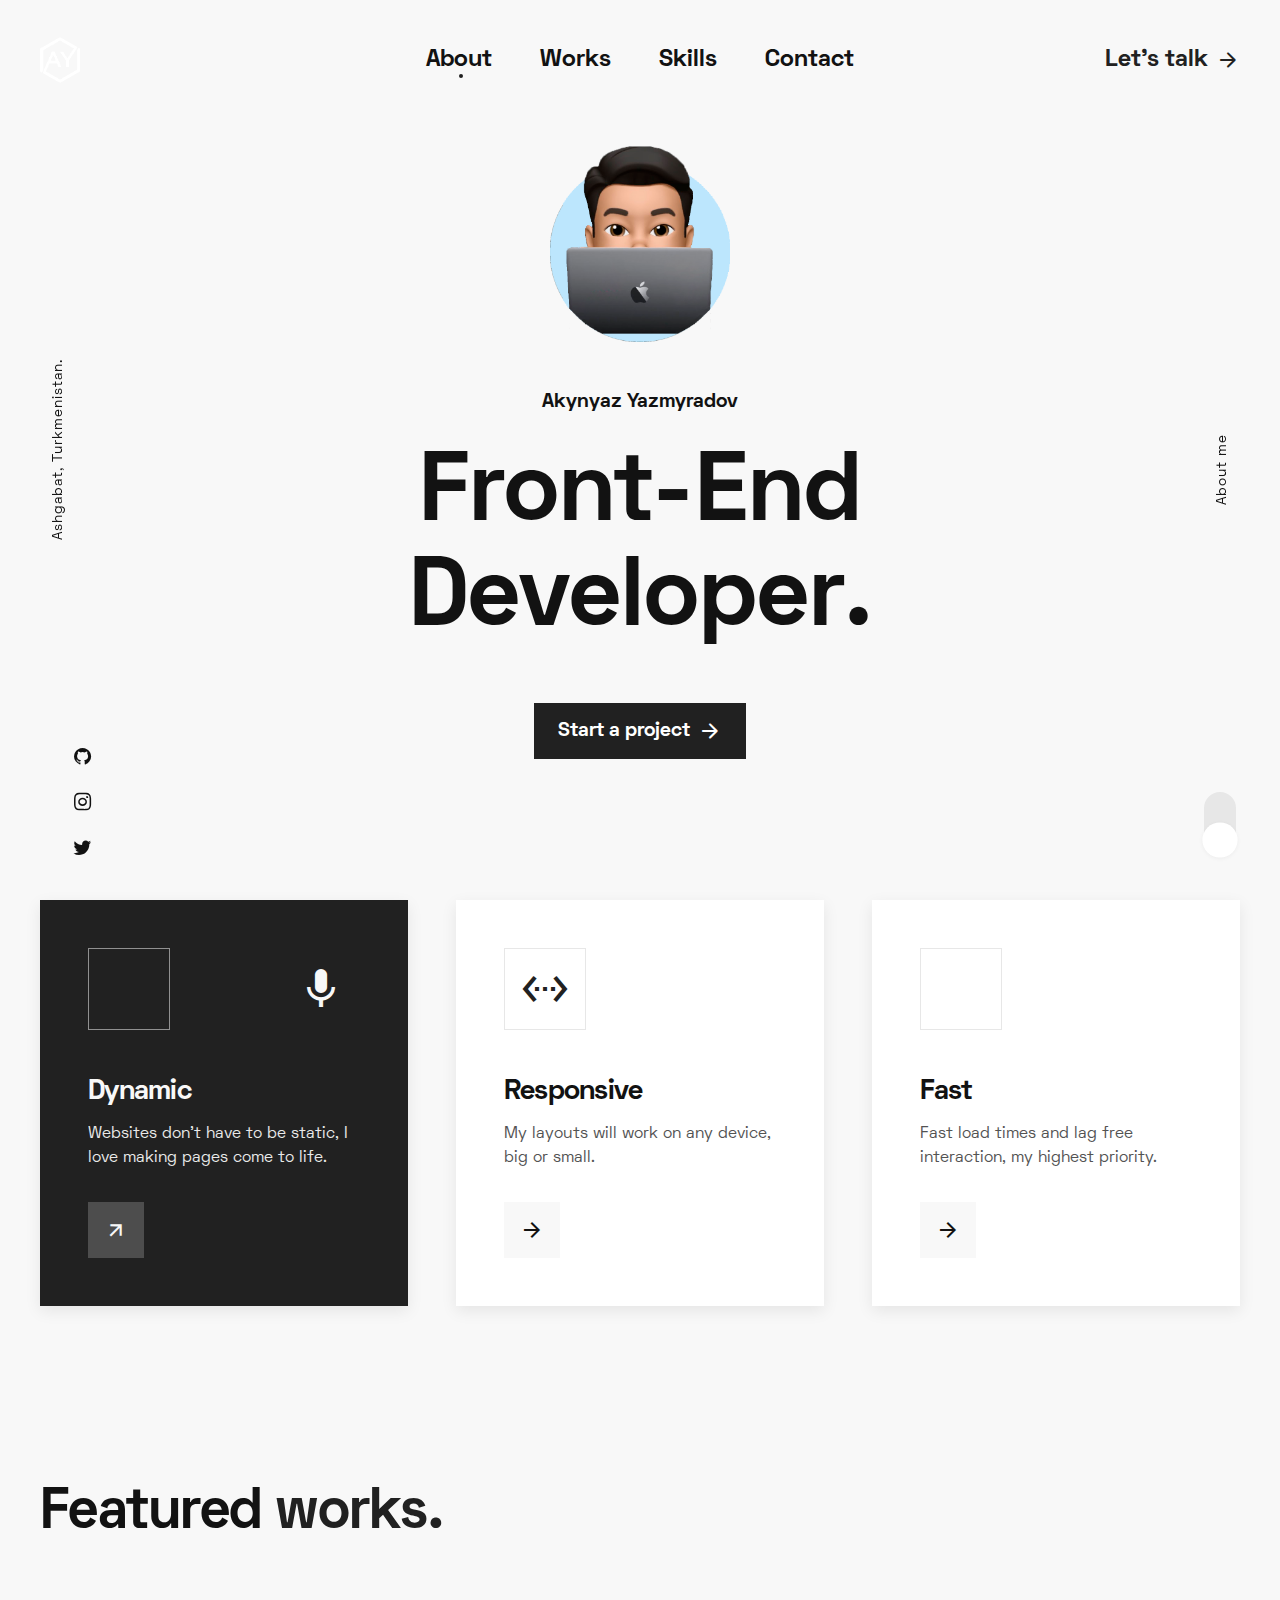
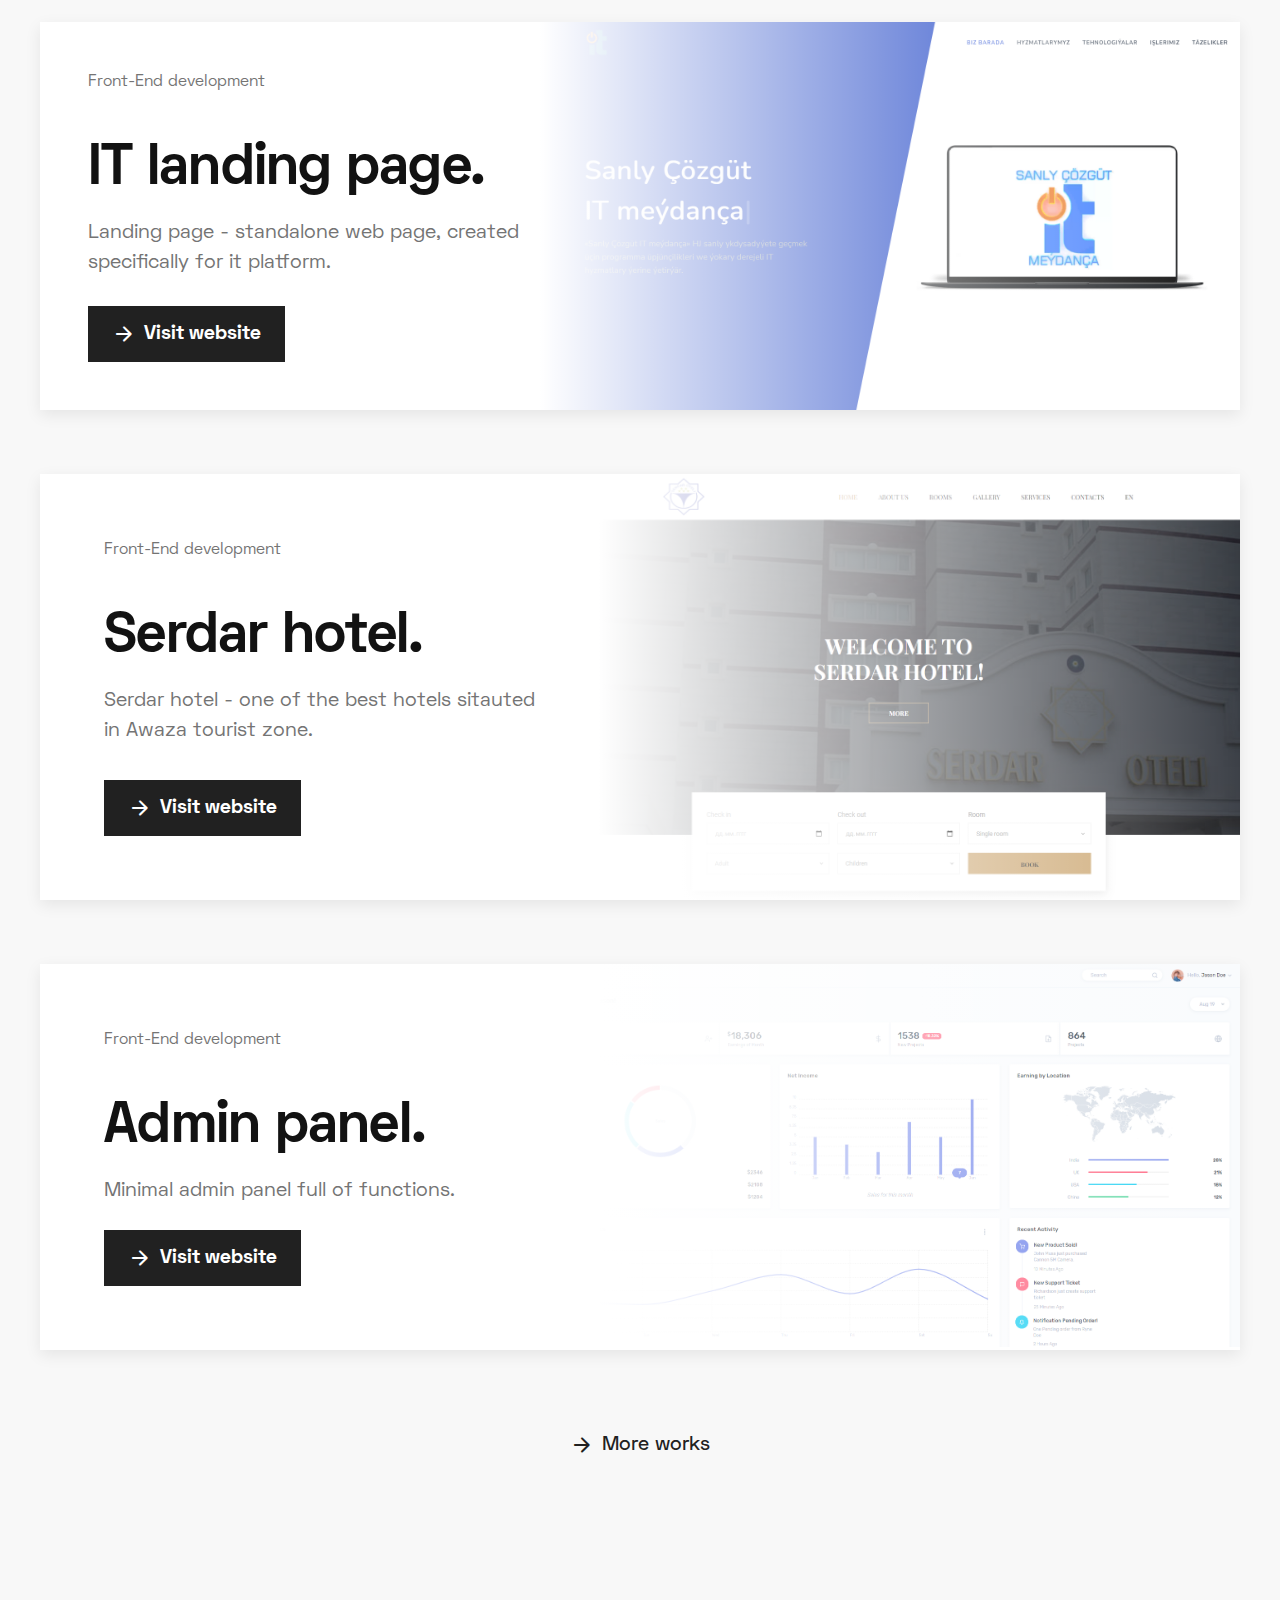
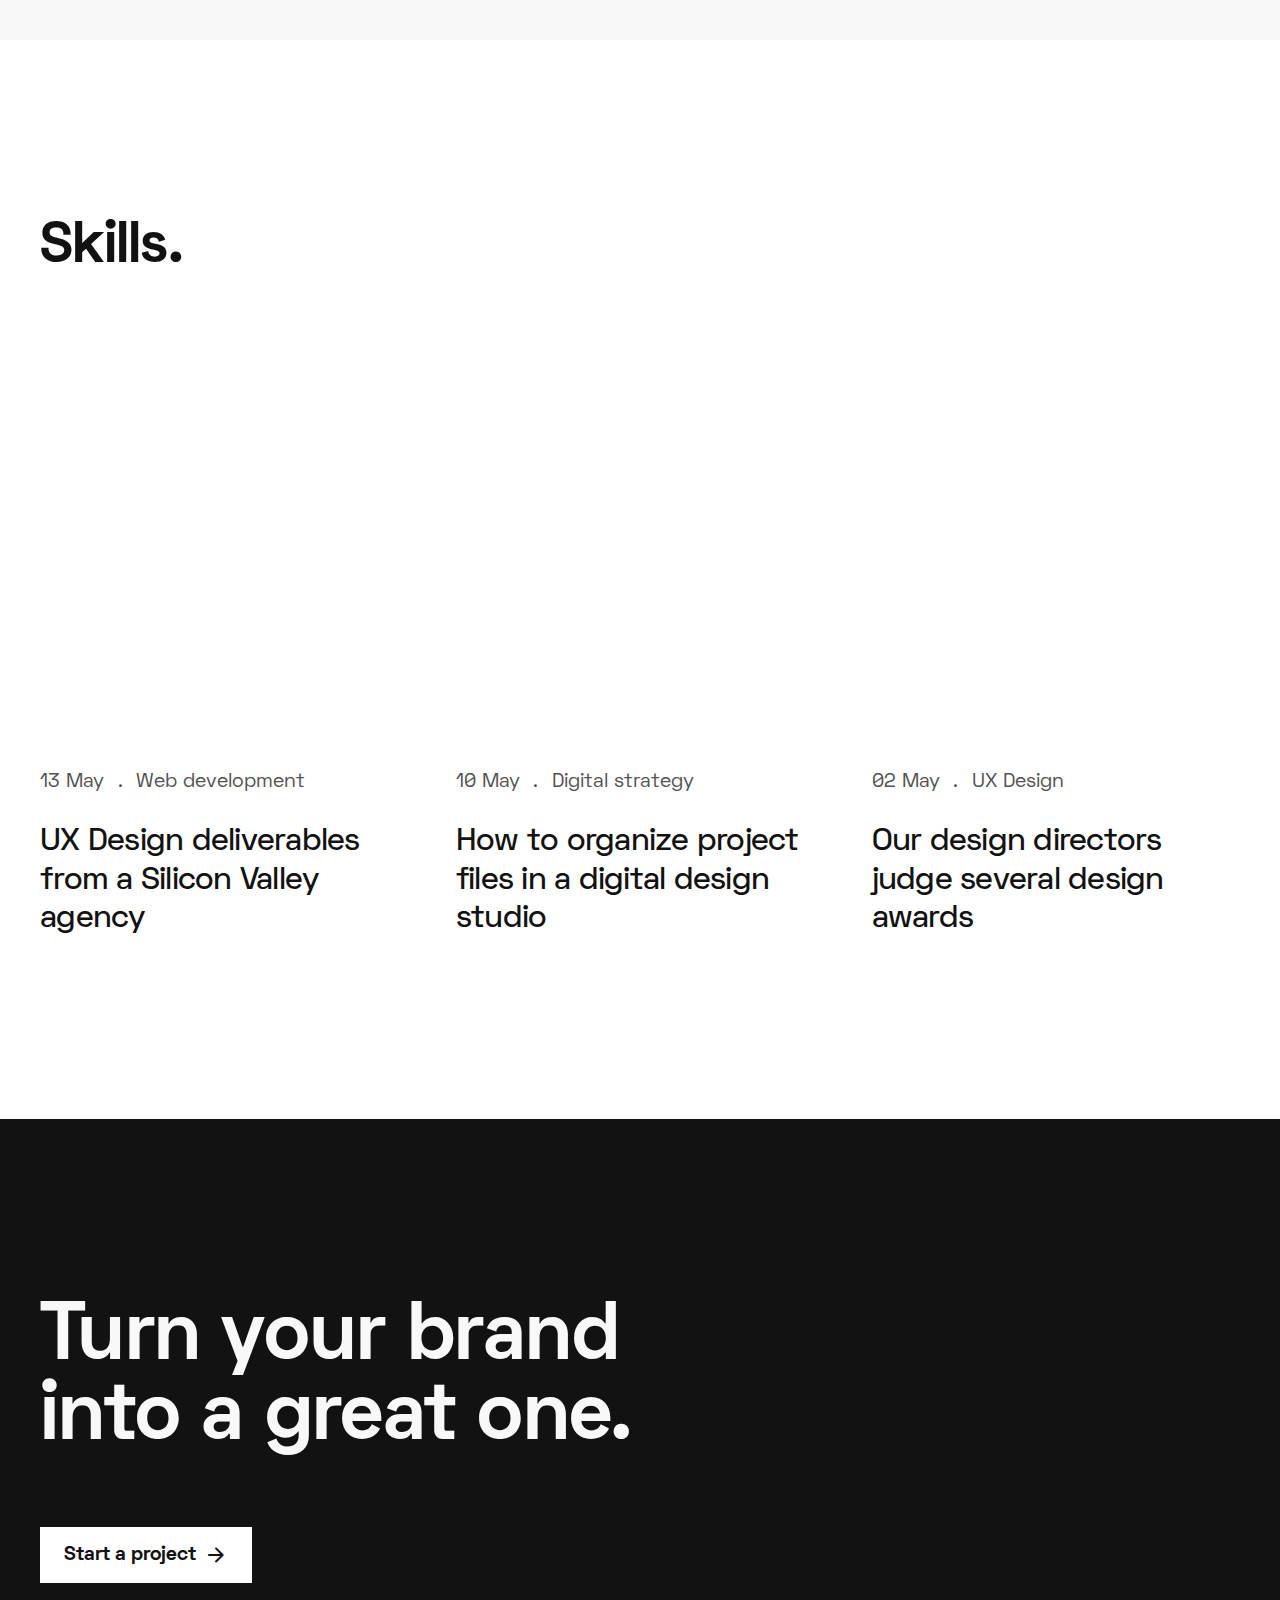
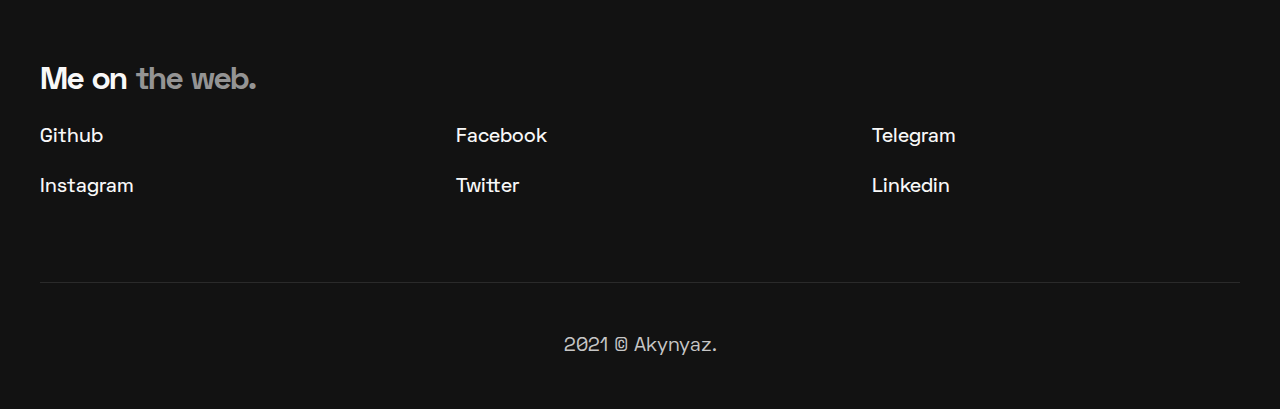
==== commit 669ccbfb: "Portfolio" ====
--- a/index.html
+++ b/index.html
@@ -1,56 +1,542 @@
 <!DOCTYPE html>
-<html lang="en" class="no-js" >
+<html lang="en" class="uk-background-gray-10 dark:uk-background-gray-100 dark:uk-text-gray-40">
 <head>
-    <meta charset="utf-8">
-    <meta name="viewport" content="width=device-width, initial-scale=1">
-    <title>Akynyaz 💻</title>
-    <script>
-        document.documentElement.classList.remove('no-js');
-        document.documentElement.classList.add('js');
-    </script>
-    <link rel="stylesheet" href="css/vendor.css">
-    <link rel="stylesheet" href="css/styles.css">
-    <link rel="apple-touch-icon" sizes="180x180" href="apple-touch-icon.png">
-    <link rel="icon" type="image/png" sizes="32x32" href="favicon-32x32.png">
-    <link rel="icon" type="image/png" sizes="16x16" href="favicon-16x16.png">
+	<meta http-equiv="Content-Type" content="text/html; charset=UTF-8">
+    <meta name="viewport" content="width=device-width, initial-scale=1.0">
+    <title>Front-End Developer | Akynyaz Yazmyradov 💻</title>
+    <meta name="author" content="Akynyaz">
+    <meta name="keywords" content="portfolio, developer, html, css, js, akynyaz">
+	<meta name="description" content="Akynyaz - Front-end developer portfolio page.">
+	<meta property="og:title" content="Akynyaz - Front-end developer portfolio page.">
+	<meta property="twitter:title" content="Akynyaz - Front-end developer portfolio page.">
+    
+    <link type="image/png" sizes="120x120" rel="icon" href="assets/images/favicon-120x120.png"/>
+    <link sizes="180x180" rel="apple-touch-icon" href="assets/images/apple-touch-icon-180x180.png"/>
+    <meta name="description" content="page description here">
+    <link rel="preload" href="assets/css/swiper-bundle.min.css" as="style">
+    <link rel="preload" href="assets/css/uikit.min.css" as="style">
+    <link rel="preload" href="assets/css/main.css" as="style">
+
+    <script src="assets/js/app-head.js"></script>
+    <link rel="stylesheet" href="assets/css/swiper-bundle.min.css">
+    <link rel="stylesheet" href="assets/css/uikit.min.css">
+    <link rel="stylesheet" href="assets/css/main.css">
 </head>
-
-<body id="top" class="theme-particles">
-    <div id="preloader">
-        <div id="loader"></div>
+<body>
+
+    <!-- Preloader -->
+    <div class="preloader">
+        <div class="gooey">
+            <span class="dot"></span>
+            <div class="dots">
+                <span></span>
+                <span></span>
+                <span></span>
+            </div>
+        </div>
     </div>
-    <div class="s-pagewrap">
-        <section id="intro" class="s-intro">
-            <div id="particles-js" class="s-intro__particles"></div>
-            <div class="row s-intro__content">
-                <div class="column lg-12">                    
-                    <div class="counter">
-                        <div class="counter__time">
-                            <span class="ss-days">0</span>
-                            <span>days</span>
-                        </div>
-                        <div class="counter__time">
-                            <span class="ss-hours">0</span>
-                            <span>hours</span>
-                        </div>
-                        <div class="counter__time minutes">
-                            <span class="ss-minutes">0</span>
-                            <span>mins</span>
-                        </div>
-                        <div class="counter__time">
-                            <span class="ss-seconds">0</span>
-                            <span>secs</span>
-                        </div>
-                    </div>
-                    <div class="s-intro__content-bottom">
-                        <h1 class="s-intro__content-title">Coming soon.</h1>
-                    </div>
-                </div>
-            </div>
-        </section>
+
+    <!-- Dark/Light toggle -->
+    <div class="darkmode-trigger bottom-right" data-darkmode-toggle="">
+        <label class="switch">
+            <span class="sr-only">Toggle Darkmode</span>
+            <input type="checkbox" checked id="toggler">
+            <span class="slider"></span>
+        </label>
     </div>
-    <script src="js/main.js"></script>
-    <script src="js/particles.min.js"></script>
-    <script src="js/particle-settings.js"></script>
+
+    <!-- Menu modal -->
+    <div id="uni-menu-modal" class="uk-modal-full" data-uk-modal="">
+        <div class="uk-modal-dialog">
+            <div class="uk-container">
+                <div class="uk-flex-middle uk-flex-center" data-uk-height-viewport="">
+                    <ul class="uk-list uk-list-large uk-h2 uk-h1@m uk-text-center" data-uk-scrollspy-nav="closest: li; offset: 40; scroll: true;">
+                        <li><a href="#about">About.</a></li>
+                        <li><a href="#works">Works.</a></li>
+                        <li><a href="#skills">Skills.</a></li>
+                        <li><a href="#contact">Contact.</a></li>
+                    </ul>
+                </div>
+            </div>
+        </div>
+    </div>
+
+    <!-- Start a project form -->
+    <div id="start-project" class="uk-modal-full" data-uk-modal="">
+        <div class="uk-modal-dialog dark:uk-background-gray-100">
+            <button class="uk-modal-close-full uk-close-large uk-flex-middle dark:uk-text-gray-10" type="button">
+                <span class="uk-text-bold">Close</span>
+                <i class="material-icons uk-icon-medium">close</i>
+            </button>
+            <div class="uk-section uk-section-2xlarge uk-padding-small uk-padding-xlarge-top" style="min-height:100vh;">
+                <div class="uk-margin-auto uk-width-xlarge@m">
+                    <header class="uk-panel uk-text-center">
+                        <h2 class="uk-h3 uk-h1@m">Start a project</h2>
+                    </header>
+                    <form class="uk-form-stacked uk-margin-large-top@m">
+
+                        <div class="uk-margin">
+                            <label class="uk-form-label uk-text-overline" for="form-fullname">Full Name</label>
+                            <div class="uk-form-controls">
+                                <input class="uk-input uk-form-large" id="form-fullname" type="text" placeholder="Your name" required>
+                            </div>
+                        </div>
+
+                        <div class="uk-margin">
+                            <label class="uk-form-label uk-text-overline" for="form-email">Email Address</label>
+                            <div class="uk-form-controls">
+                                <input class="uk-input uk-form-large" id="form-email" type="email" placeholder="Your email" required>
+                            </div>
+                        </div>
+
+                        <div class="uk-margin">
+                            <label class="uk-form-label uk-text-overline" for="form-stacked-select">Looking for:</label>
+                            <div class="uk-panel uk-panel-scrollable uk-text-small uk-height-xsmall dark:uk-border-gray-90">
+                                <ul class="uk-list">
+                                    <li><label><input class="uk-checkbox" type="checkbox"> Web Development</label></li>
+                                    <li><label><input class="uk-checkbox" type="checkbox"> Web Design</label></li>
+                                    <li><label><input class="uk-checkbox" type="checkbox"> E-Commerce</label></li>
+                                    <li><label><input class="uk-checkbox" type="checkbox"> SEO</label></li>
+                                </ul>
+                            </div>
+                        </div>
+
+                        <div class="uk-margin" hidden>
+                            <label class="uk-form-label uk-text-overline" for="form-stacked-select">Looking for:</label>
+                            <div class="uk-form-controls">
+                                <select class="uk-select" id="form-stacked-select">
+                                    <option>Web Development</option>
+                                    <option>Web Design</option>
+                                    <option>E-Commerce</option>
+                                    <option>SEO</option>
+                                </select>
+                            </div>
+                        </div>
+
+                        <div class="uk-margin">
+                            <label class="uk-form-label uk-text-overline" for="form-brief">Brief:</label>
+                            <div class="uk-form-controls">
+                                <textarea class="uk-textarea" id="form-breif" placeholder="Please go into as much detail as possible." rows="5" required></textarea>
+                            </div>
+                        </div>
+
+                        <div class="uk-margin-medium">
+                            <button class="uk-button uk-button-large uk-button-primary uk-width-expand dark:uk-background-white dark:uk-text-gray-100 dark:hover:uk-background-gray-20 dark:hover:uk-text-gray-80">Send Brief</button>
+                        </div>
+
+                    </form>
+                    <p class="uk-text-meta uk-text-center">If you would rather contact me, you can call me on +993 61 12 30 16.</p>
+                </div>
+            </div>
+        </div>
+    </div>
+
+    <div class="wrap">
+
+        <!-- Header: Location -->
+        <div class="uni-header-location uk-text-xsmall dark:uk-text-white uk-visible@l">
+            <p class="uk-margin-remove">Ashgabat, Turkmenistan.</p>
+        </div>
+
+        <!-- Header: Section indicator -->
+        <div class="uni-header-section-indicator uk-text-xsmall dark:uk-text-white uk-visible@l">
+            <ul class="uk-list">
+                <li data-selector=".uni-about">About me</li>
+                <li data-selector=".uni-works">Featured works</li>
+                <li data-selector=".uni-skills">Skills</li>
+                <li data-selector=".uni-contact">Contact</li>
+            </ul>
+        </div>
+
+        <!-- Header: Social -->
+        <div class="uni-header-social dark:uk-text-white uk-visible@l">
+            <ul class="uk-flex-column uk-subnav uk-subnav-medium">
+                <li>
+                    <a href="https://github.com/Akynyaz64" target="_blank">
+                        <i class="brand-github-circle uk-icon-small"><span class="sr-only">Github Icon</span></i>
+                    </a>
+                </li>
+                <li>
+                    <a href="https://instagram.com/akynyaz.ys" target="_blank">
+                        <i class="brand-instagram uk-icon-small"><span class="sr-only">Instagram Icon</span></i>
+                    </a>
+                </li>
+                <li>
+                    <a href="https://twitter.com/akynyaz01" target="_blank">
+                        <i class="brand-twitter uk-icon-small"><span class="sr-only">Twitter Icon</span></i>
+                    </a>
+                </li>
+            </ul>
+        </div>
+
+        <!-- Hero -->
+        <div id="overview" class="uni-hero uk-panel uk-overflow-hidden">
+
+            <!-- Header -->
+            <header class="uni-header uk-position-top">
+                <div class="uni-header-navbar uk-scrollnav-header" data-uk-sticky="top: 120; animation: uk-animation-slide-top">
+                    <div class="uk-container uk-container-large">
+                        <nav class="uk-navbar uk-navbar-container uk-navbar-transparent" data-uk-navbar="">
+                            <div class="uk-navbar-top">
+                                <div class="uk-navbar-left uk-flex-1">
+                                    <a class="uk-logo uk-navbar-item uk-h4 uk-h3@s uk-margin-remove dark:uk-text-gray-10" href="index.html"><img src="assets/images/white-logo.png" alt="logo" width="40px" class="logo-img"></a>
+                                    <a class="uk-logo uk-navbar-item uk-sticky-logo dark:uk-text-gray-10" href="index.html"><img src="assets/images/white-logo.png" alt="logo" width="40px" class="logo-img"></a>
+                                </div>
+                                <div class="uk-navbar-center">
+                                    <ul class="uk-navbar-nav uk-visible@m dark:uk-text-gray-10" data-uk-scrollspy-nav="closest: li; offset: 80; scroll: true;">
+                                        <li><a href="#about">About</a></li>
+                                        <li><a href="#works">Works</a></li>
+                                        <li><a href="#skills">Skills</a></li>
+                                        <li><a href="#contact">Contact</a></li>
+                                    </ul>
+                                </div>
+                                <div class="uk-navbar-right uk-flex-1 uk-flex-right">
+                                    <div class="uk-navbar-item uk-visible@m">
+                                        <a href="#start-project" class="uk-link-expand uk-link-underline dark:uk-text-white" data-uk-toggle="">
+                                            <span class="uk-text-bold">Let’s talk</span>
+                                            <i class="material-icons-round">arrow_forward</i>
+                                        </a>
+                                    </div>
+                                    <div class="uk-navbar-item uk-hidden@m">
+                                        <a class="uni-menu-trigger" href="#uni-menu-modal" data-uk-toggle=""></a>
+                                    </div>
+                                </div>
+                            </div>
+                        </nav>
+                    </div>
+                </div>
+            </header>
+
+            <!-- Hero: Content -->
+            <div id="about" class="uk-panel uk-overflow-hidden uk-position-z-index">
+                <div class="uk-container">
+                    <div class="uk-panel uk-flex-middle@s" data-uk-height-viewport="media: @s;" id="about-inner">
+                        <div class="uk-width-3xlarge@m uk-text-center">
+                            <img src="assets/images/avatar.png" alt="avatar" style="width: 180px; margin-bottom: 30px">
+                            <h5 class="uk-h5 dark:uk-text-gray-10">Akynyaz Yazmyradov</h5>
+                            <h2 class="uk-heading-large uk-margin-medium-top uk-margin-remove-bottom dark:uk-text-gray-10">Front-End <br> Developer.</h2>
+                            <a href="#start-project" class="uk-button uk-button-large uk-button-primary uk-margin-medium-top uk-margin-large-top@m dark:uk-background-white dark:uk-text-gray-100 dark:hover:uk-background-gray-20 dark:hover:uk-text-gray-80" data-uk-toggle="">
+                                <span>Start a project</span>
+                                <span class="material-icons-round">arrow_forward</span>
+                            </a>
+                        </div>
+                    </div>
+                </div>
+            </div>
+
+        </div>
+
+        <!-- Services -->
+        <div class="uni-about">
+            <div class="uk-container">
+                <div class="uk-grid uk-grid-medium uk-child-width-1-3@m uk-position-relative uk-position-z-index" data-uk-grid>
+                    <div>
+                        <div class="uni-services-card uk-card uk-card-default uk-card-small uk-card-medium@m uk-padding-medium-horizontal@m uk-active dark:uk-background-gray-90">
+                            <div class="uni-services-card-icon">
+                                <span class="material-icons uk-icon-large uk-text-primary dark:uk-text-white dark:uk-border-gray-80">dynamic_feed</span>
+                            </div>
+                            <div class="uk-panel uk-margin-large-top">
+                                <h2 class="uni-services-card-title uk-h4 uk-margin-remove">Dynamic</h2>
+                                <p class="uni-services-card-desc uk-margin-small-top uk-text-small uk-opacity-90 dark:uk-text-white">Websites don't have to be static, I love making pages come to life.</p>
+                            </div>
+                            <button class="uni-services-card-btn uk-button uk-button-large uk-button-icon uk-margin-medium-top uk-background-gray-10 hover:uk-background-gray-30">
+                                <span class="material-icons">arrow_forward</span>
+                            </button>
+                            <a href="#works" class="uk-position-cover"><span class="sr-only">Card Link</span></a>
+                        </div>
+                    </div>
+                    <div>
+                        <div class="uni-services-card uk-card uk-card-default uk-card-small uk-card-medium@m uk-padding-medium-horizontal@m dark:uk-background-gray-90">
+                            <div class="uni-services-card-icon">
+                                <span class="material-icons uk-icon-large uk-text-primary dark:uk-text-white dark:uk-border-gray-80">settings_ethernet</span>
+                            </div>
+                            <div class="uk-panel uk-margin-large-top">
+                                <h2 class="uni-services-card-title uk-h4 uk-margin-remove">Responsive</h2>
+                                <p class="uni-services-card-desc uk-margin-small-top uk-text-small uk-text-muted dark:uk-text-gray-40">My layouts will work on any device, big or small.</p>
+                            </div>
+                            <button class="uni-services-card-btn uk-button uk-button-large uk-button-icon uk-margin-medium-top uk-background-gray-10 hover:uk-background-gray-30">
+                                <span class="material-icons dark:uk-text-gray-10">arrow_forward</span>
+                            </button>
+                            <a href="#works" class="uk-position-cover"><span class="sr-only">Card Link</span></a>
+                        </div>
+                    </div>
+                    <div>
+                        <div class="uni-services-card uk-card uk-card-default uk-card-small uk-card-medium@m uk-padding-medium-horizontal@m dark:uk-background-gray-90">
+                            <div class="uni-services-card-icon">
+                                <span class="material-icons uk-icon-large uk-text-primary dark:uk-text-white dark:uk-border-gray-80">bolt</span>
+                            </div>
+                            <div class="uk-panel uk-margin-large-top">
+                                <h2 class="uni-services-card-title uk-h4 uk-margin-remove">Fast</h2>
+                                <p class="uni-services-card-desc uk-margin-small-top uk-text-small uk-text-muted dark:uk-text-gray-40">Fast load times and lag free interaction, my highest priority.</p>
+                            </div>
+                            <button class="uni-services-card-btn uk-button uk-button-large uk-button-icon uk-margin-medium-top uk-background-gray-10 hover:uk-background-gray-30">
+                                <span class="material-icons dark:uk-text-gray-10">arrow_forward</span>
+                            </button>
+                            <a href="#works" class="uk-position-cover"><span class="sr-only">Card Link</span></a>
+                        </div>
+                    </div>
+                </div>
+            </div>
+        </div>
+
+        <!-- Works -->
+        <div id="works" class="uni-works uk-section-large uk-section-2xlarge@m">
+            <div class="uk-container">
+                <h2 class="uk-h2 uk-h1@m">Featured <span class="uk-text-primary dark:uk-text-gray-60">works.</span></h2>
+                <div class="uk-grid-large uk-grid-xlarge@m uk-margin-xlarge-top uk-margin-2xlarge-top@m" data-uk-grid>
+                    <div>
+                        <div class="uk-card uk-card-default dark:uk-background-gray-90">
+                            <div class="uk-grid-collapse uk-grid-match" data-uk-grid>
+                                <div class="uk-width-expand@m">
+                                    <div class="uk-panel uk-overflow-hidden">
+                                        <img src="assets/images/projects/it.png" alt="image">
+                                        <!-- Light -->
+                                        <div class="dark:uk-hidden">
+                                            <div class="uk-position-cover uk-position-z-index uk-visible@m" style="background-image: linear-gradient(to right, white, transparent);"></div>
+                                            <div class="uk-position-cover uk-position-z-index uk-hidden@m" style="background-image: linear-gradient(to top, white, transparent);"></div>
+                                        </div>
+                                        <!-- dark -->
+                                        <div class="uk-hidden dark:uk-visible">
+                                            <div class="uk-position-cover uk-position-z-index uk-visible@m" style="background-image: linear-gradient(to right, var(--color-gray-90) 0%, rgb(26 26 26 / 75%) 10%, rgba(255, 255, 255, 0) 100%);"></div>
+                                            <div class="uk-position-cover uk-position-z-index uk-hidden@m" style="background-image: linear-gradient(to top, var(--color-gray-90) 0%, rgb(26 26 26 / 75%) 10%, rgba(255, 255, 255, 0) 100%);"></div>
+                                        </div>
+                                    </div>
+                                </div>
+                                <div class="uk-width-5-12@m uk-flex-first@m">
+                                    <div class="uk-panel uk-card-small uk-card-medium@m uk-padding-remove-right@m uk-flex-column uk-flex-between">
+                                        <div class="uk-panel">
+                                            <div class="uk-text-small uk-text-gray-70 dark:uk-text-gray-40">
+                                                <span>Front-End development</span>
+                                            </div>
+                                            <h3 class="uk-h3 uk-h1@m uk-margin-large-top@m">IT landing page.</h3>
+                                            <p class="uk-text-small uk-text-medium@m uk-text-gray-70 dark:uk-text-gray-40">Landing page - standalone web page, created specifically for it platform.</p>
+                                        </div>
+                                        <div class="uk-margin-top">
+                                            <a href="https://it.net.tm" target="_blank" class="uk-button uk-button-large@m uk-button-primary">
+                                                <span class="material-icons-round">arrow_forward</span>
+                                                <span>Visit website</span>
+                                            </a>
+                                        </div>
+                                    </div>
+                                </div>
+                            </div>
+                        </div>
+                    </div>
+                    <div>
+                        <div class="uk-card uk-card-default dark:uk-background-gray-90">
+                            <div class="uk-grid-collapse uk-grid-match" data-uk-grid>
+                                <div class="uk-width-expand@m">
+                                    <div class="uk-panel uk-overflow-hidden">
+                                        <img src="assets/images/projects/serdar.png" alt="image">
+                                        <!-- Light -->
+                                        <div class="dark:uk-hidden">
+                                            <div class="uk-position-cover uk-position-z-index uk-visible@m" style="background-image: linear-gradient(to right, white 8.33%, transparent);"></div>
+                                            <div class="uk-position-cover uk-position-z-index uk-hidden@m" style="background-image: linear-gradient(to top, white 8.33%, transparent);"></div>
+                                        </div>
+                                        <!-- dark -->
+                                        <div class="uk-hidden dark:uk-visible">
+                                            <div class="uk-position-cover uk-position-z-index uk-visible@m" style="background-image: linear-gradient(to right, var(--color-gray-90) 6.33%, rgb(26 26 26 / 89%) 26.94%, rgba(255, 255, 255, 0) 100%);"></div>
+                                            <div class="uk-position-cover uk-position-z-index uk-hidden@m" style="background-image: linear-gradient(to top, var(--color-gray-90) 6.33%, rgb(26 26 26 / 89%) 26.94%, rgba(255, 255, 255, 0) 100%);"></div>
+                                        </div>
+                                    </div>
+                                </div>
+                                <div class="uk-width-5-12@m uk-flex-first@m">
+                                    <div class="uk-panel uk-card-small uk-card-xlarge@m uk-padding-remove-right@m uk-flex-column uk-flex-between">
+                                        <div class="uk-panel">
+                                            <div class="uk-text-small uk-text-gray-70 dark:uk-text-gray-40">
+                                                <span>Front-End development</span>
+                                            </div>
+                                            <h3 class="uk-h3 uk-h1@m uk-margin-large-top@m">Serdar hotel.</h3>
+                                            <p class="uk-text-small uk-text-medium@m uk-text-gray-70 dark:uk-text-gray-40">Serdar hotel - one of the best hotels sitauted in Awaza tourist zone.</p>
+                                        </div>
+                                        <div class="uk-margin-top">
+                                            <a href="https://serdarotel.com.tm" target="_blank" class="uk-button uk-button-large@m uk-button-primary">
+                                                <span class="material-icons-round">arrow_forward</span>
+                                                <span>Visit website</span>
+                                            </a>
+                                        </div>
+                                    </div>
+                                </div>
+                            </div>
+                        </div>
+                    </div>
+                    <div>
+                        <div class="uk-card uk-card-default dark:uk-background-gray-90">
+                            <div class="uk-grid-collapse uk-grid-match" data-uk-grid>
+                                <div class="uk-width-expand@m">
+                                    <div class="uk-panel uk-overflow-hidden">
+                                        <img src="assets/images/projects/admin.png" alt="image">
+                                        <!-- Light -->
+                                        <div class="dark:uk-hidden">
+                                            <div class="uk-position-cover uk-position-z-index uk-visible@m" style="background-image: linear-gradient(to right, white 8.33%, transparent);"></div>
+                                            <div class="uk-position-cover uk-position-z-index uk-hidden@m" style="background-image: linear-gradient(to top, white 8.33%, transparent);"></div>
+                                        </div>
+                                        <!-- dark -->
+                                        <div class="uk-hidden dark:uk-visible">
+                                            <div class="uk-position-cover uk-position-z-index uk-visible@m" style="background-image: linear-gradient(to right, var(--color-gray-90) 6.33%, rgb(26 26 26 / 89%) 26.94%, rgba(255, 255, 255, 0) 100%);"></div>
+                                            <div class="uk-position-cover uk-position-z-index uk-hidden@m" style="background-image: linear-gradient(to top, var(--color-gray-90) 6.33%, rgb(26 26 26 / 89%) 26.94%, rgba(255, 255, 255, 0) 100%);"></div>
+                                        </div>
+                                    </div>
+                                </div>
+                                <div class="uk-width-5-12@m uk-flex-first@m">
+                                    <div class="uk-panel uk-card-small uk-card-xlarge@m uk-padding-remove-right@m uk-flex-column uk-flex-between">
+                                        <div class="uk-panel">
+                                            <div class="uk-text-small uk-text-gray-70 dark:uk-text-gray-40">
+                                                <span>Front-End development</span>
+                                            </div>
+                                            <h3 class="uk-h3 uk-h1@m uk-margin-large-top@m">Admin panel.</h3>
+                                            <p class="uk-text-small uk-text-medium@m uk-text-gray-70 dark:uk-text-gray-40">Minimal admin panel full of functions.</p>
+                                        </div>
+                                        <div class="uk-margin-top">
+                                            <a href="https://github.com/akynyaz64" target="_blank" class="uk-button uk-button-large@m uk-button-primary">
+                                                <span class="material-icons-round">arrow_forward</span>
+                                                <span>Visit website</span>
+                                            </a>
+                                        </div>
+                                    </div>
+                                </div>
+                            </div>
+                        </div>
+                    </div>
+                </div>
+                <div class="uk-flex-center@m uk-margin-large-top uk-margin-2xlarge-top@m">
+                    <a href="https://github.com/akynyaz64" target="_blank" class="uk-link-expand uk-link-underline dark:uk-text-gray-10">
+                        <i class="material-icons-round">arrow_forward</i>
+                        <span>More works</span>
+                    </a>
+                </div>
+            </div>
+        </div>
+
+        <!-- Blog Posts -->
+        <div id="skills" class="uni-skills uk-section-large uk-section-2xlarge@m uk-background-white dark:uk-background-gray-90 dark:uk-text-gray-10">
+            <div class="uk-container">
+                <header class="uk-grid uk-flex-bottom uk-flex-between" data-uk-grid="">
+                    <div class="uk-width-expand@m">
+                        <h2 class="uk-h2 uk-h1@m uk-margin-remove">Skills.</h2>
+                    </div>
+                </header>
+                <div class="uk-grid uk-grid-medium uk-child-width-1-3@m uk-margin-xlarge-top uk-margin-2xlarge-top@m" data-uk-grid="">
+                    <div>
+                        <div class="uk-panel uk-overflow-hidden">
+                            <canvas width="368" height="368"></canvas>
+                            <img src="assets/images/posts/post-04.jpg" alt="image" data-uk-cover>
+                            <a href="freelancer-single-post.html" class="uk-position-cover"><span class="sr-only">Post Link</span></a>
+                        </div>
+                        <div class="uk-panel uk-margin-top uk-margin-large-top@m">
+                            <ul class="uk-subnav uk-subnav-dot uk-text-muted dark:uk-text-gray-40">
+                                <li><span>13 May</span></li>
+                                <li><span>Web development</span></li>
+                            </ul>
+                            <h3 class="uk-h4 uk-h3@m uk-text-normal uk-margin-medium-top@m">
+                                <a href="freelancer-single-post.html" class="uk-link-reset">UX Design deliverables from a Silicon Valley agency</a>
+                            </h3>
+                        </div>
+                    </div>
+                    <div>
+                        <div class="uk-panel uk-overflow-hidden">
+                            <canvas width="368" height="368"></canvas>
+                            <img src="assets/images/posts/post-03.jpg" alt="image" data-uk-cover>
+                            <a href="freelancer-single-post.html" class="uk-position-cover"><span class="sr-only">Post Link</span></a>
+                        </div>
+                        <div class="uk-panel uk-margin-top uk-margin-large-top@m">
+                            <ul class="uk-subnav uk-subnav-dot uk-text-muted dark:uk-text-gray-40">
+                                <li><span>10 May</span></li>
+                                <li><span>Digital strategy</span></li>
+                            </ul>
+                            <h3 class="uk-h4 uk-h3@m uk-text-normal uk-margin-medium-top@m">
+                                <a href="freelancer-single-post.html" class="uk-link-reset">How to organize project files in a digital design studio</a>
+                            </h3>
+                        </div>
+                    </div>
+                    <div>
+                        <div class="uk-panel uk-overflow-hidden">
+                            <canvas width="368" height="368"></canvas>
+                            <img src="assets/images/posts/post-06.jpg" alt="image" data-uk-cover>
+                            <a href="freelancer-single-post.html" class="uk-position-cover"><span class="sr-only">Post Link</span></a>
+                        </div>
+                        <div class="uk-panel uk-margin-top uk-margin-large-top@m">
+                            <ul class="uk-subnav uk-subnav-dot uk-text-muted dark:uk-text-gray-40">
+                                <li><span>02 May</span></li>
+                                <li><span>UX Design</span></li>
+                            </ul>
+                            <h3 class="uk-h4 uk-h3@m uk-text-normal uk-margin-medium-top@m">
+                                <a href="freelancer-single-post.html" class="uk-link-reset">Our design directors judge several design awards</a>
+                            </h3>
+                        </div>
+                    </div>
+                </div>
+            </div>
+        </div>
+
+        <!-- Footer / cta -->
+        <footer id="contact" class="uni-contact uk-section-large uk-section-2xlarge@m uk-padding-large-bottom uk-overflow-hidden uk-background-gray-10 dark:uk-background-gray-100 dark:uk-text-gray-40 uk-dark">
+            <div class="uk-container">
+                <div>
+                    <div class="uk-width-2xlarge">
+                        <h2 class="uk-h1 uk-heading-hero@m">Turn your brand into a great one.</h2>
+                        <a href="#start-project" class="uk-button uk-button-large uk-button-primary uk-margin-top uk-margin-large-top@m dark:uk-background-white dark:uk-text-gray-100 dark:hover:uk-background-gray-20 dark:hover:uk-text-gray-80" data-uk-toggle="">
+                            <span>Start a project</span>
+                            <span class="material-icons-round">arrow_forward</span>
+                        </a>
+                    </div>
+                    <div>
+                        <div class="uk-section-large uk-section-xlarge@m dark:uk-text-gray-10">
+                            <h3 class="uk-h3 uk-h3@m">Me on <span class="uk-text-primary dark:uk-text-gray-60">the web.</span></h3>
+                            <div class="uk-grid uk-grid-medium" data-uk-grid="">
+                                <div class="uk-width-expand@m">
+                                    <div class="uk-grid uk-grid-medium uk-child-width-1-3@m" data-uk-grid="">
+                                        <div>
+                                            <ul class="uk-list uk-list-large">
+                                                <li><a href="https://facebook.com/unistudioco" class="uk-link" target="_blank">Github</a></li>
+                                                <li><a href="https://dribbble.com/unistudioco" class="uk-link" target="_blank">Instagram</a></li>
+                                            </ul>
+                                        </div>
+                                        <div>
+                                            <ul class="uk-list uk-list-large">
+                                                <li><a href="https://instagram.com/unistudioco" class="uk-link" target="_blank">Facebook</a></li>
+                                                <li><a href="https://twitter.com/unistudioco" class="uk-link" target="_blank">Twitter</a></li>
+                                            </ul>
+                                        </div>
+                                        <div>
+                                            <ul class="uk-list uk-list-large">
+                                                <li><a href="https://t.me/akynyaz01" class="uk-link" target="_blank">Telegram</a></li>
+                                                <li><a href="https://twitter.com/unistudioco" class="uk-link" target="_blank">Linkedin</a></li>
+                                            </ul>
+                                        </div>
+                                    </div>
+                                </div>
+                            </div>
+                        </div>
+
+                        <hr class="uk-margin-remove dark:uk-border-white-10">
+
+                        <div class="uk-margin-large-top">
+                            <div class="uk-grid uk-grid-medium@m" data-uk-grid>
+                                <div class="uk-width-expand@m uk-flex-first@m">
+                                    <span class="uk-text-center" style="width:100%">2021 © Akynyaz.</span>
+                                </div>
+                            </div>
+                        </div>
+                    </div>
+                </div>
+            </div>
+        </footer>
+
+    </div>
+
+    <!-- Initiat Scripts -->
+    <script defer src="assets/js/uikit.min.js"></script>
+    <script defer src="assets/js/responsive-uk-attr.js"></script>
+    <script defer src="assets/js/jquery.min.js"></script>
+    <script defer src="assets/js/swiper-bundle.min.js"></script>
+    <script defer src="assets/js/feather.min.js"></script>
+    <script defer src="assets/js/typed.min.js"></script>
+    <script defer src="assets/js/anime.min.js"></script>
+    <script defer src="assets/js/app.js"></script>
+    <script defer src="assets/js/swiper-helper.js"></script>
+    <script defer src="assets/js/typed-helper.js"></script>
+    <script defer src="assets/js/anime-helper.js"></script>
+    <script defer src="assets/js/anime-helper-defined-timelines.js"></script>
 </body>
 </html>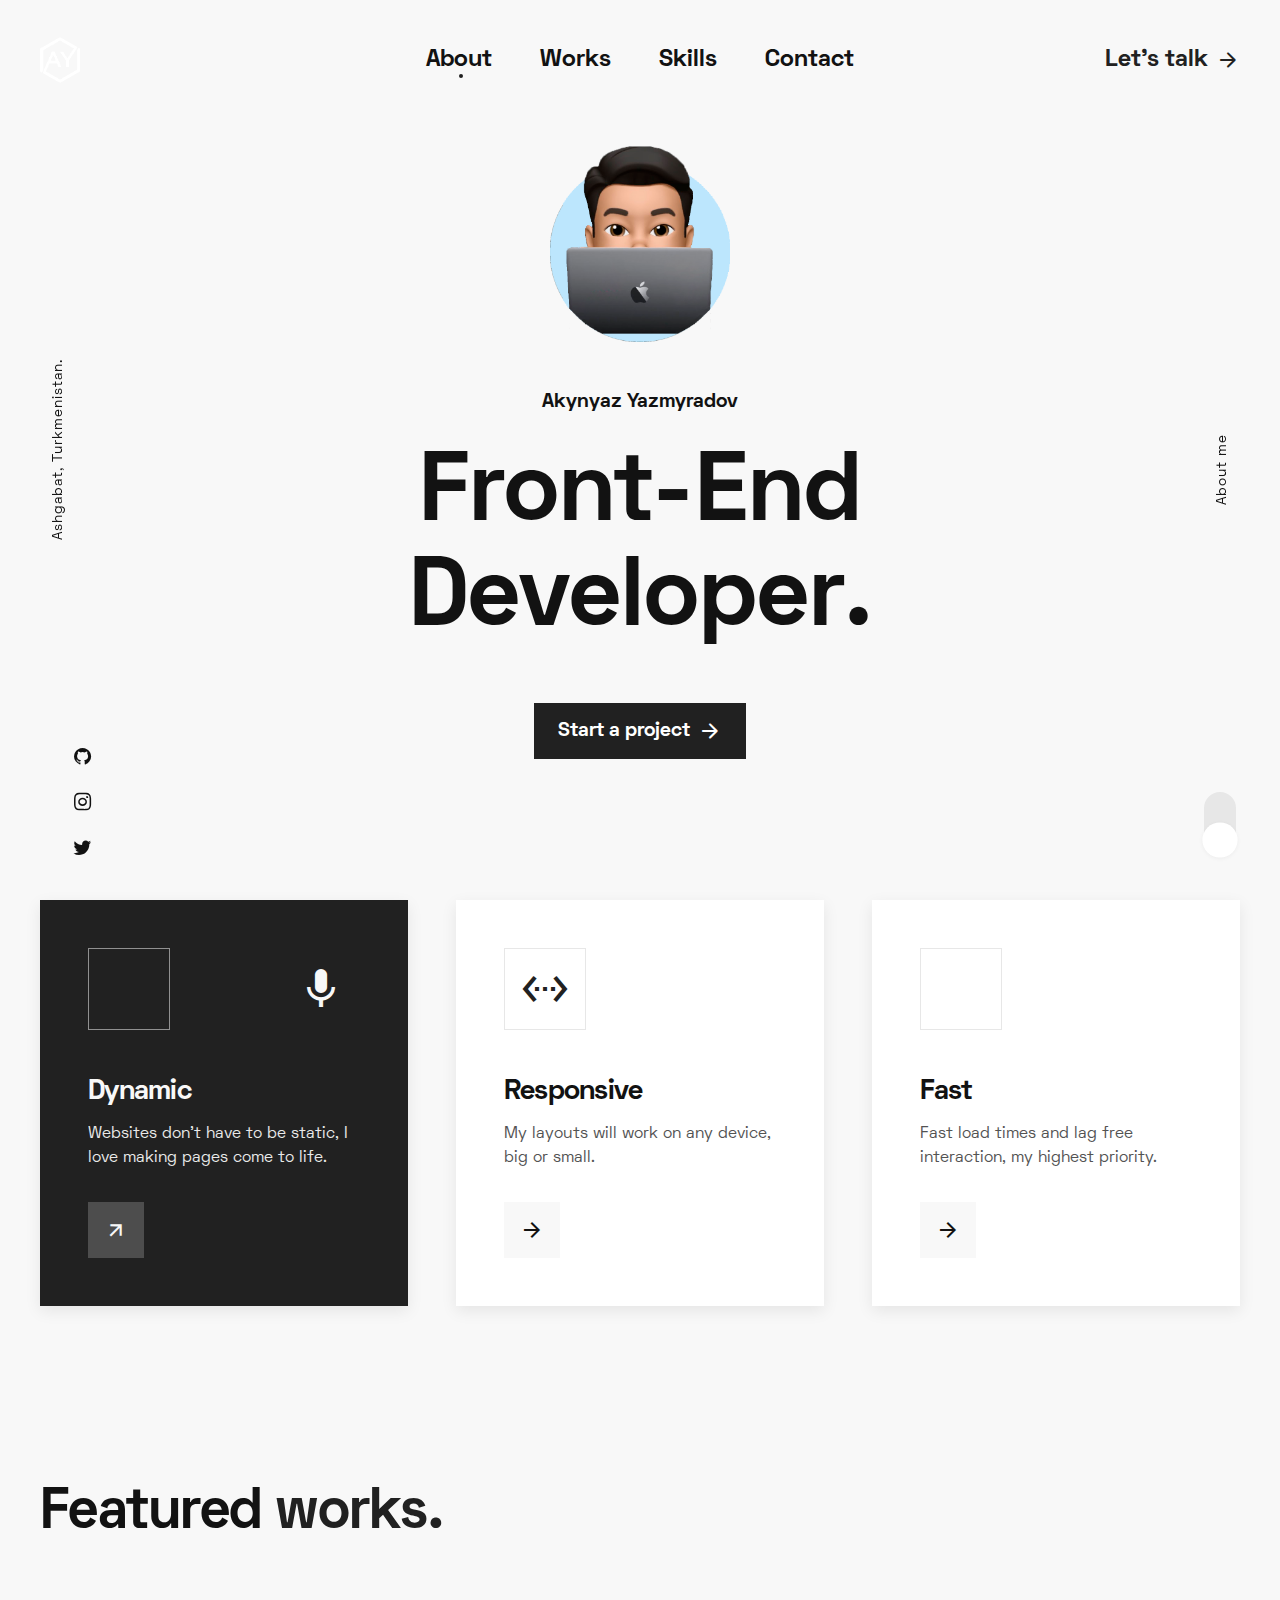
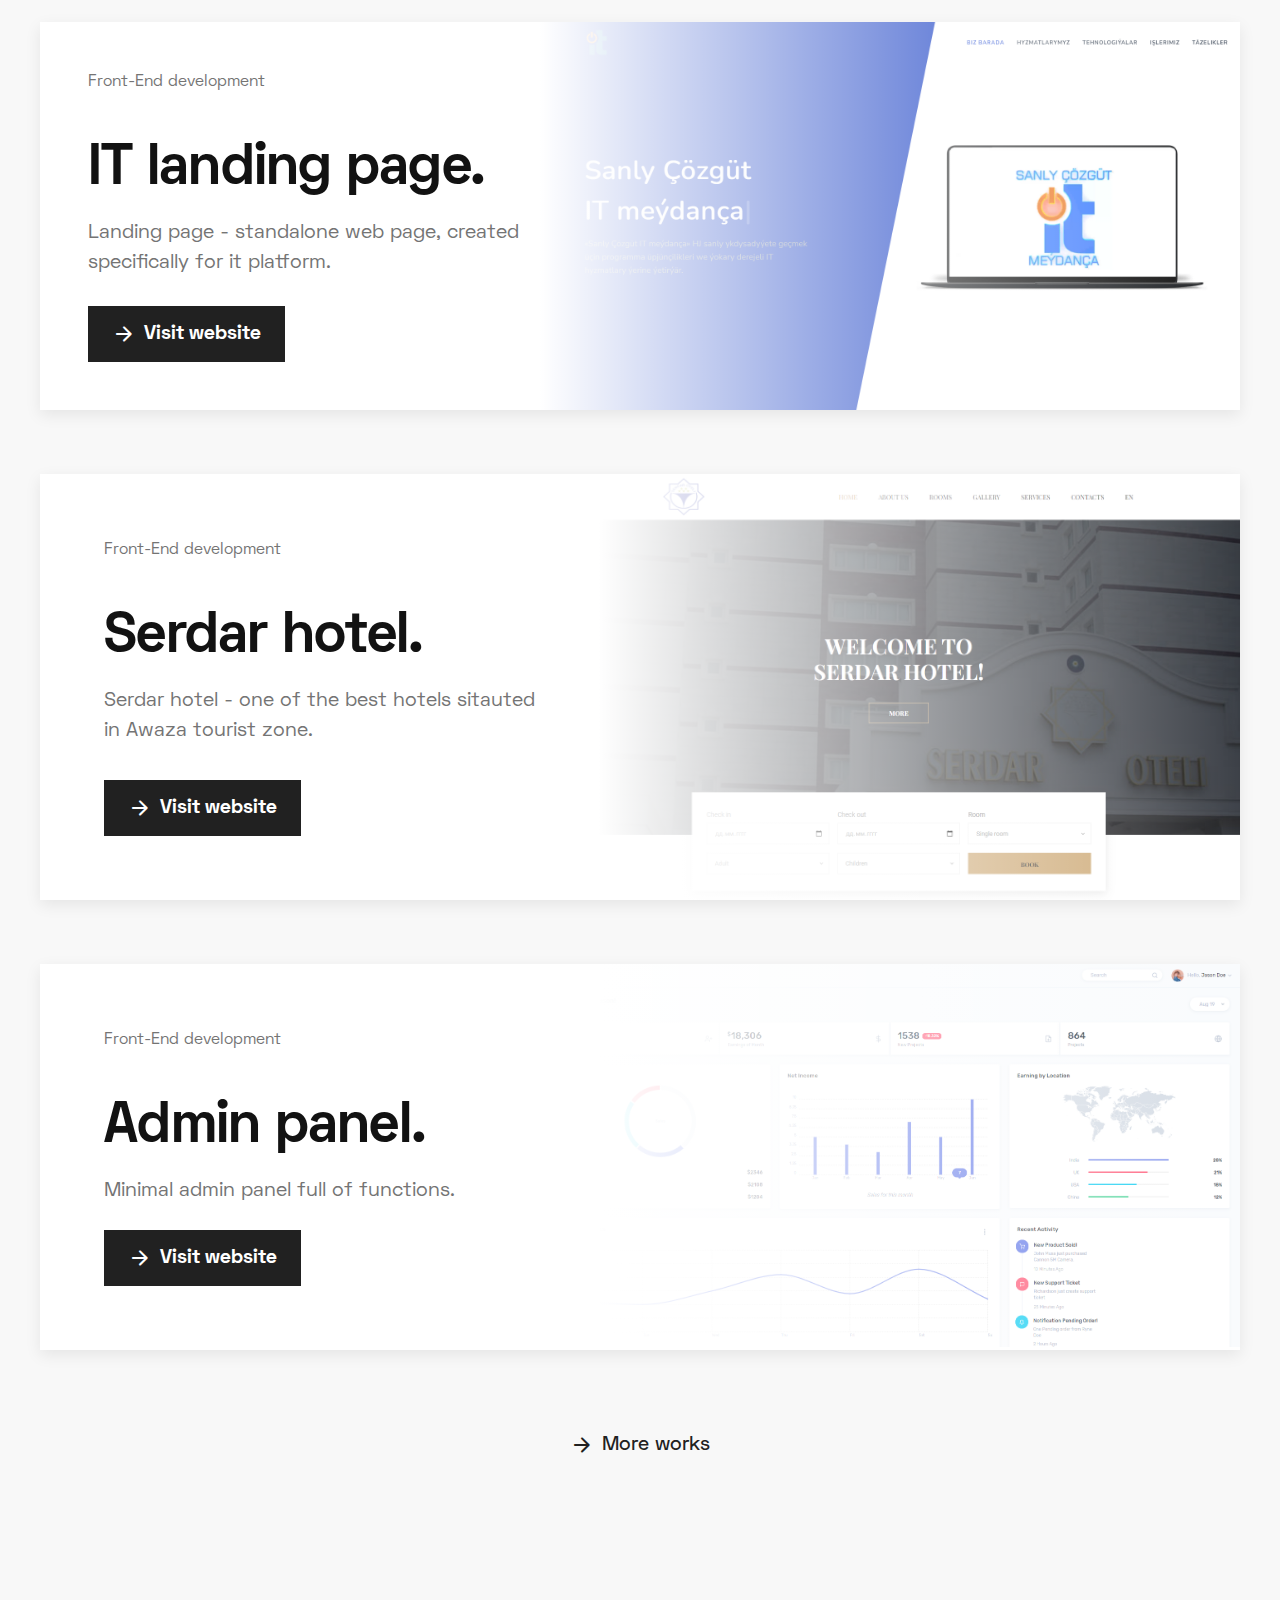
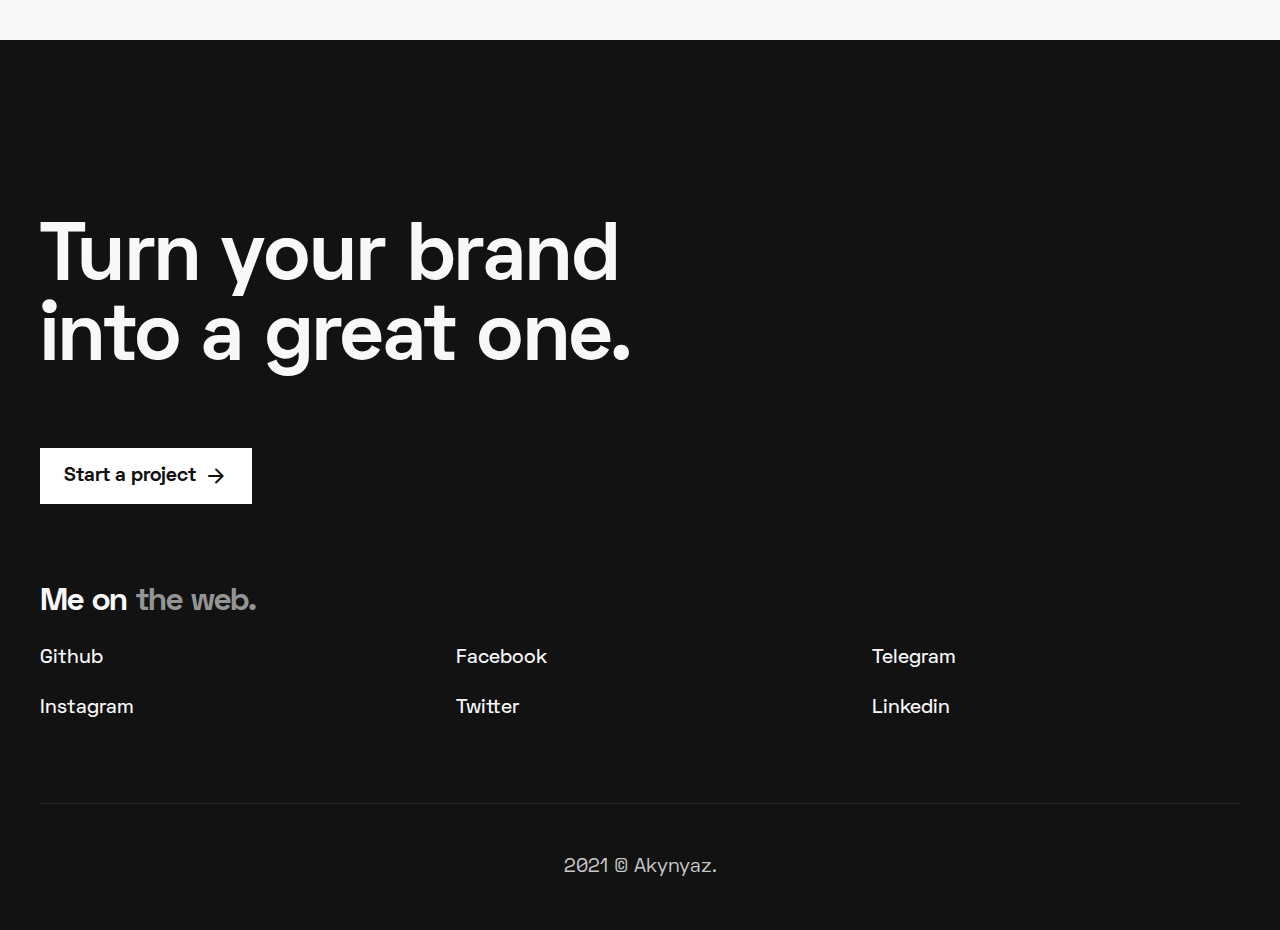
==== commit 53696295: "Comment" ====
--- a/index.html
+++ b/index.html
@@ -409,7 +409,7 @@
         </div>
 
         <!-- Blog Posts -->
-        <div id="skills" class="uni-skills uk-section-large uk-section-2xlarge@m uk-background-white dark:uk-background-gray-90 dark:uk-text-gray-10">
+        <!--<div id="skills" class="uni-skills uk-section-large uk-section-2xlarge@m uk-background-white dark:uk-background-gray-90 dark:uk-text-gray-10">
             <div class="uk-container">
                 <header class="uk-grid uk-flex-bottom uk-flex-between" data-uk-grid="">
                     <div class="uk-width-expand@m">
@@ -467,7 +467,7 @@
                     </div>
                 </div>
             </div>
-        </div>
+        </div>-->
 
         <!-- Footer / cta -->
         <footer id="contact" class="uni-contact uk-section-large uk-section-2xlarge@m uk-padding-large-bottom uk-overflow-hidden uk-background-gray-10 dark:uk-background-gray-100 dark:uk-text-gray-40 uk-dark">
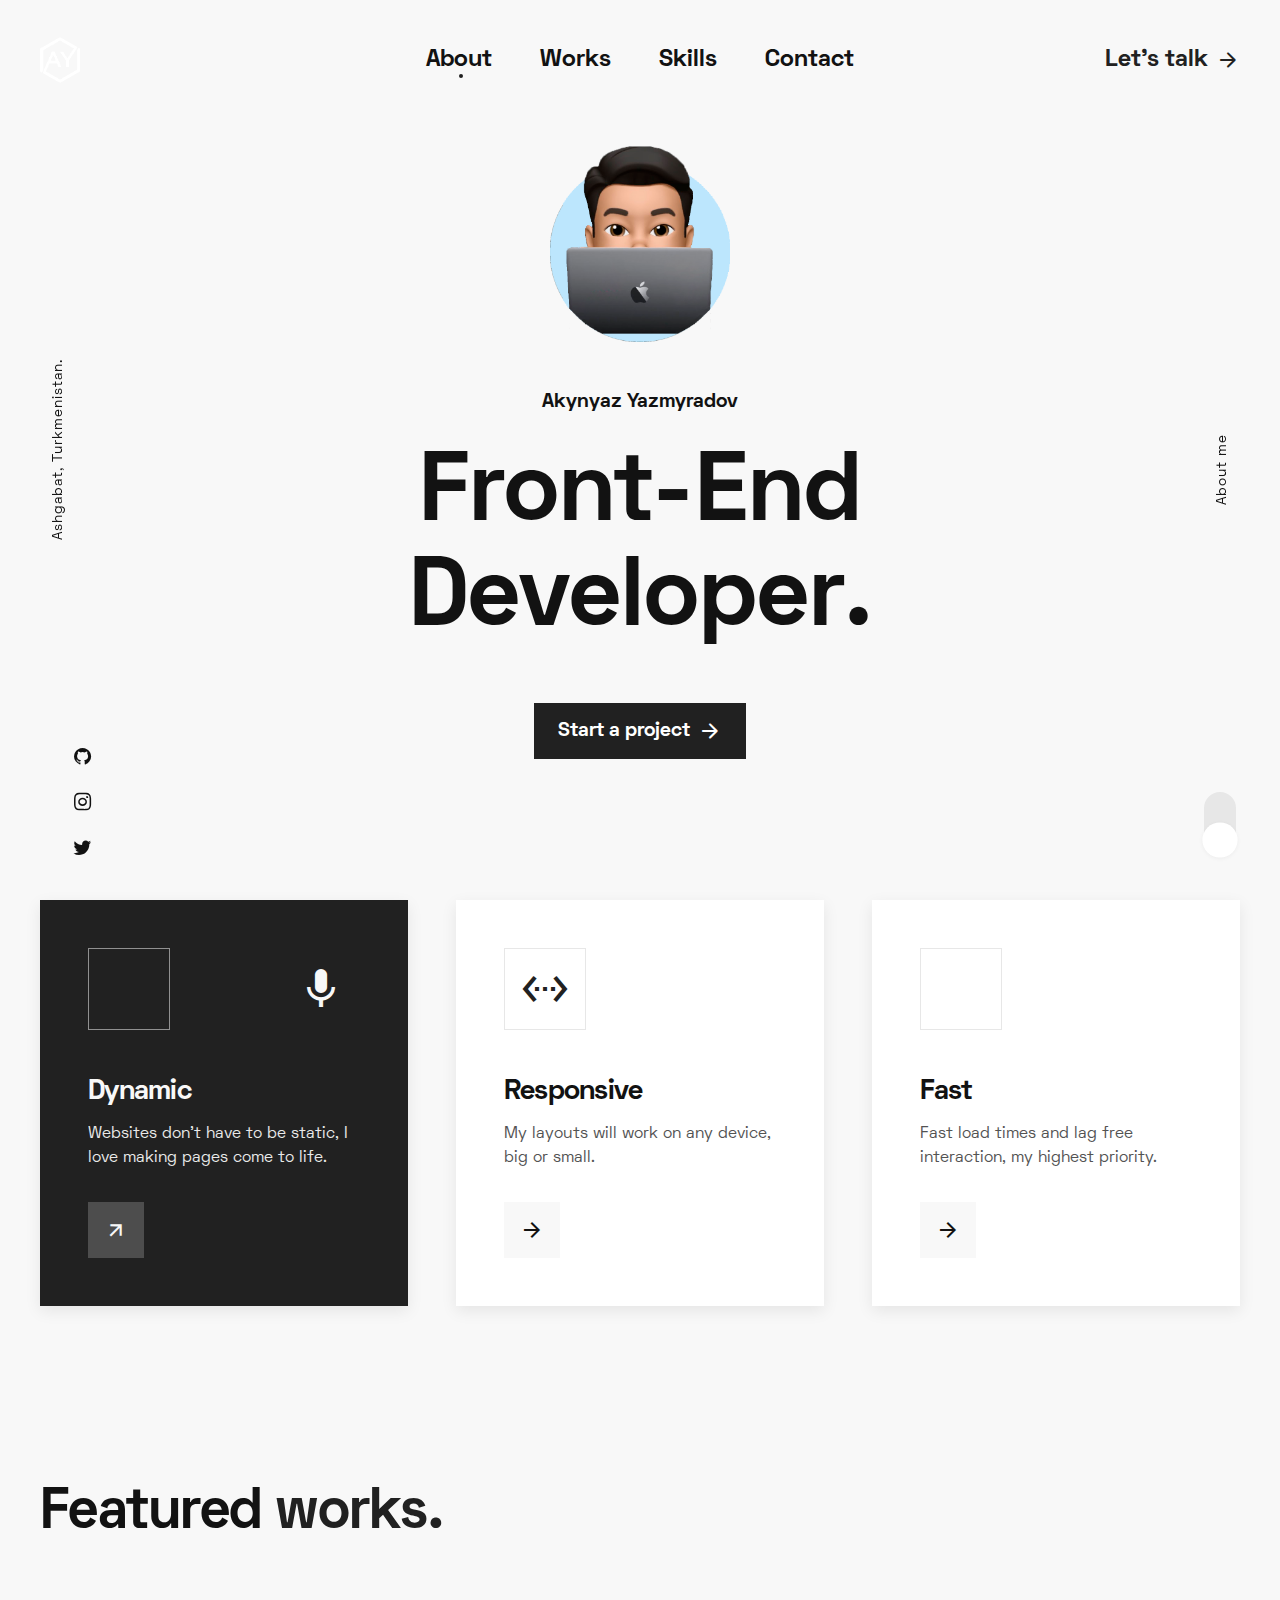
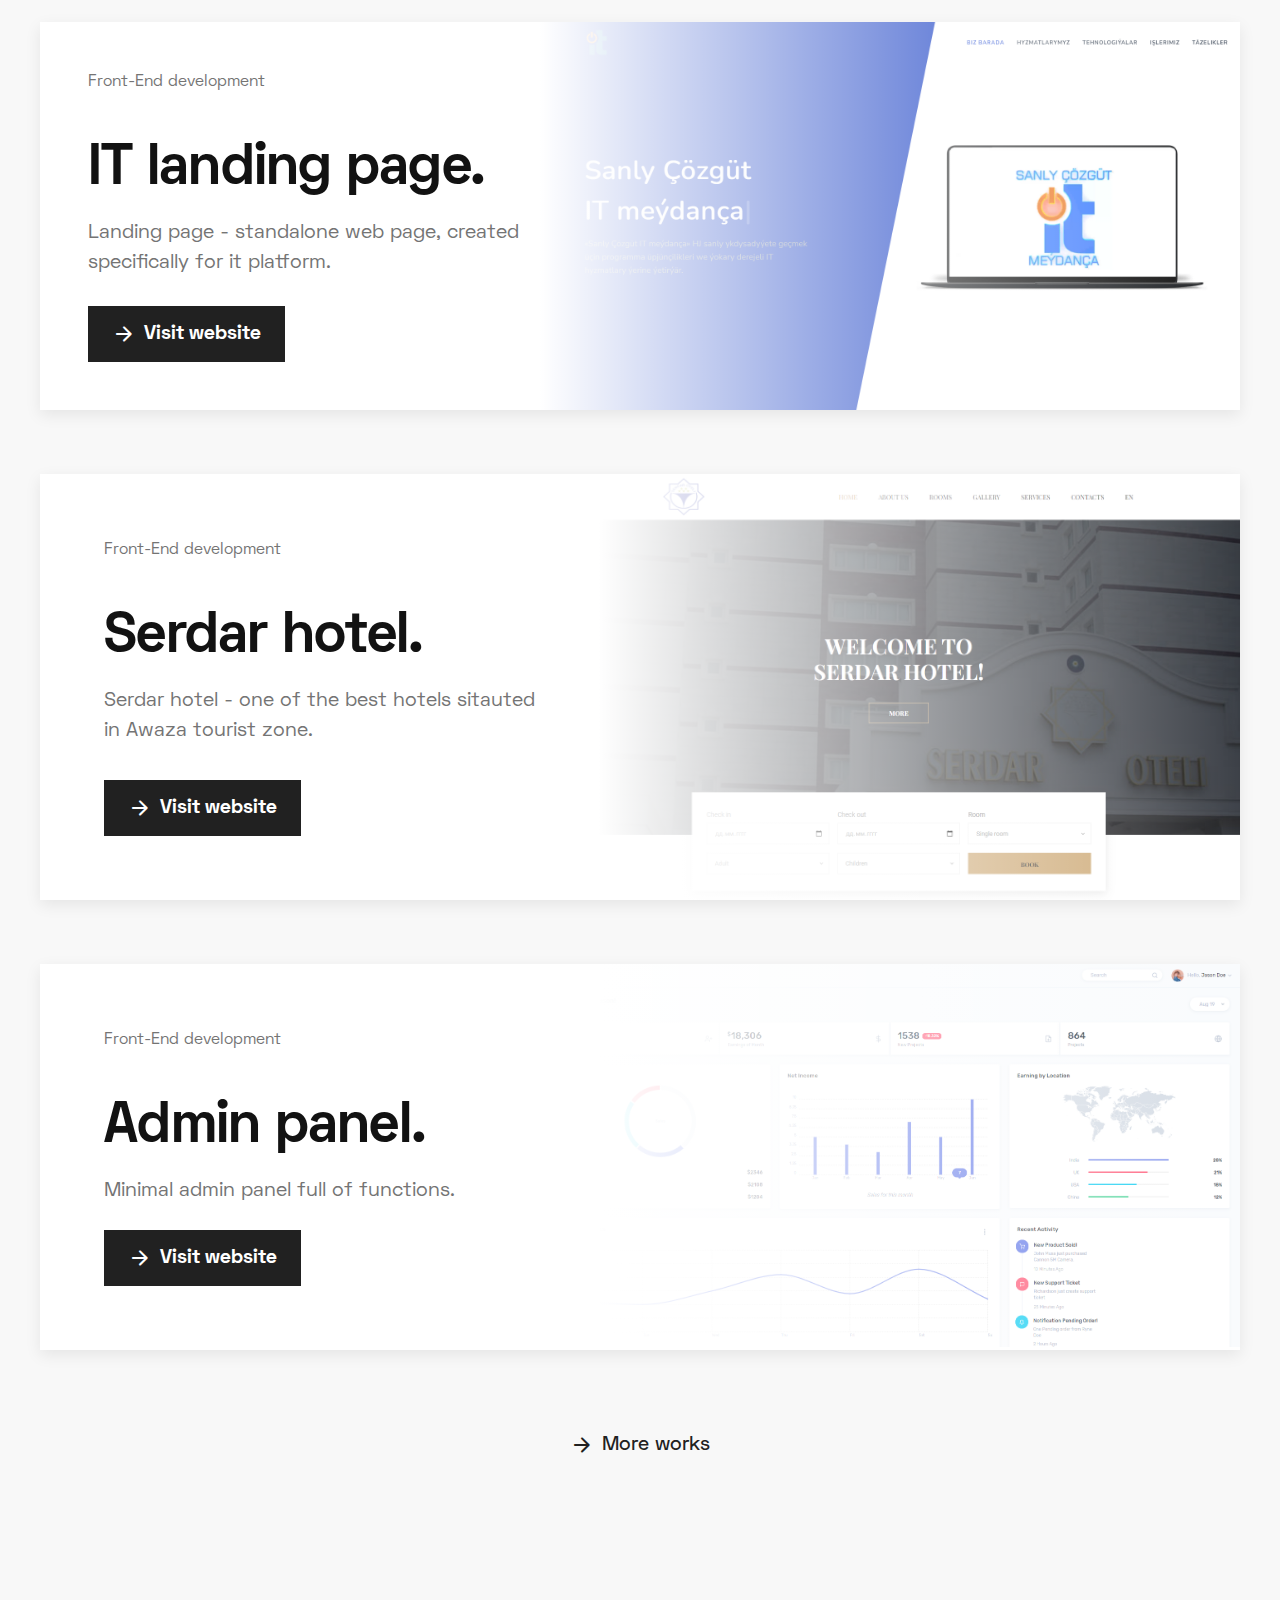
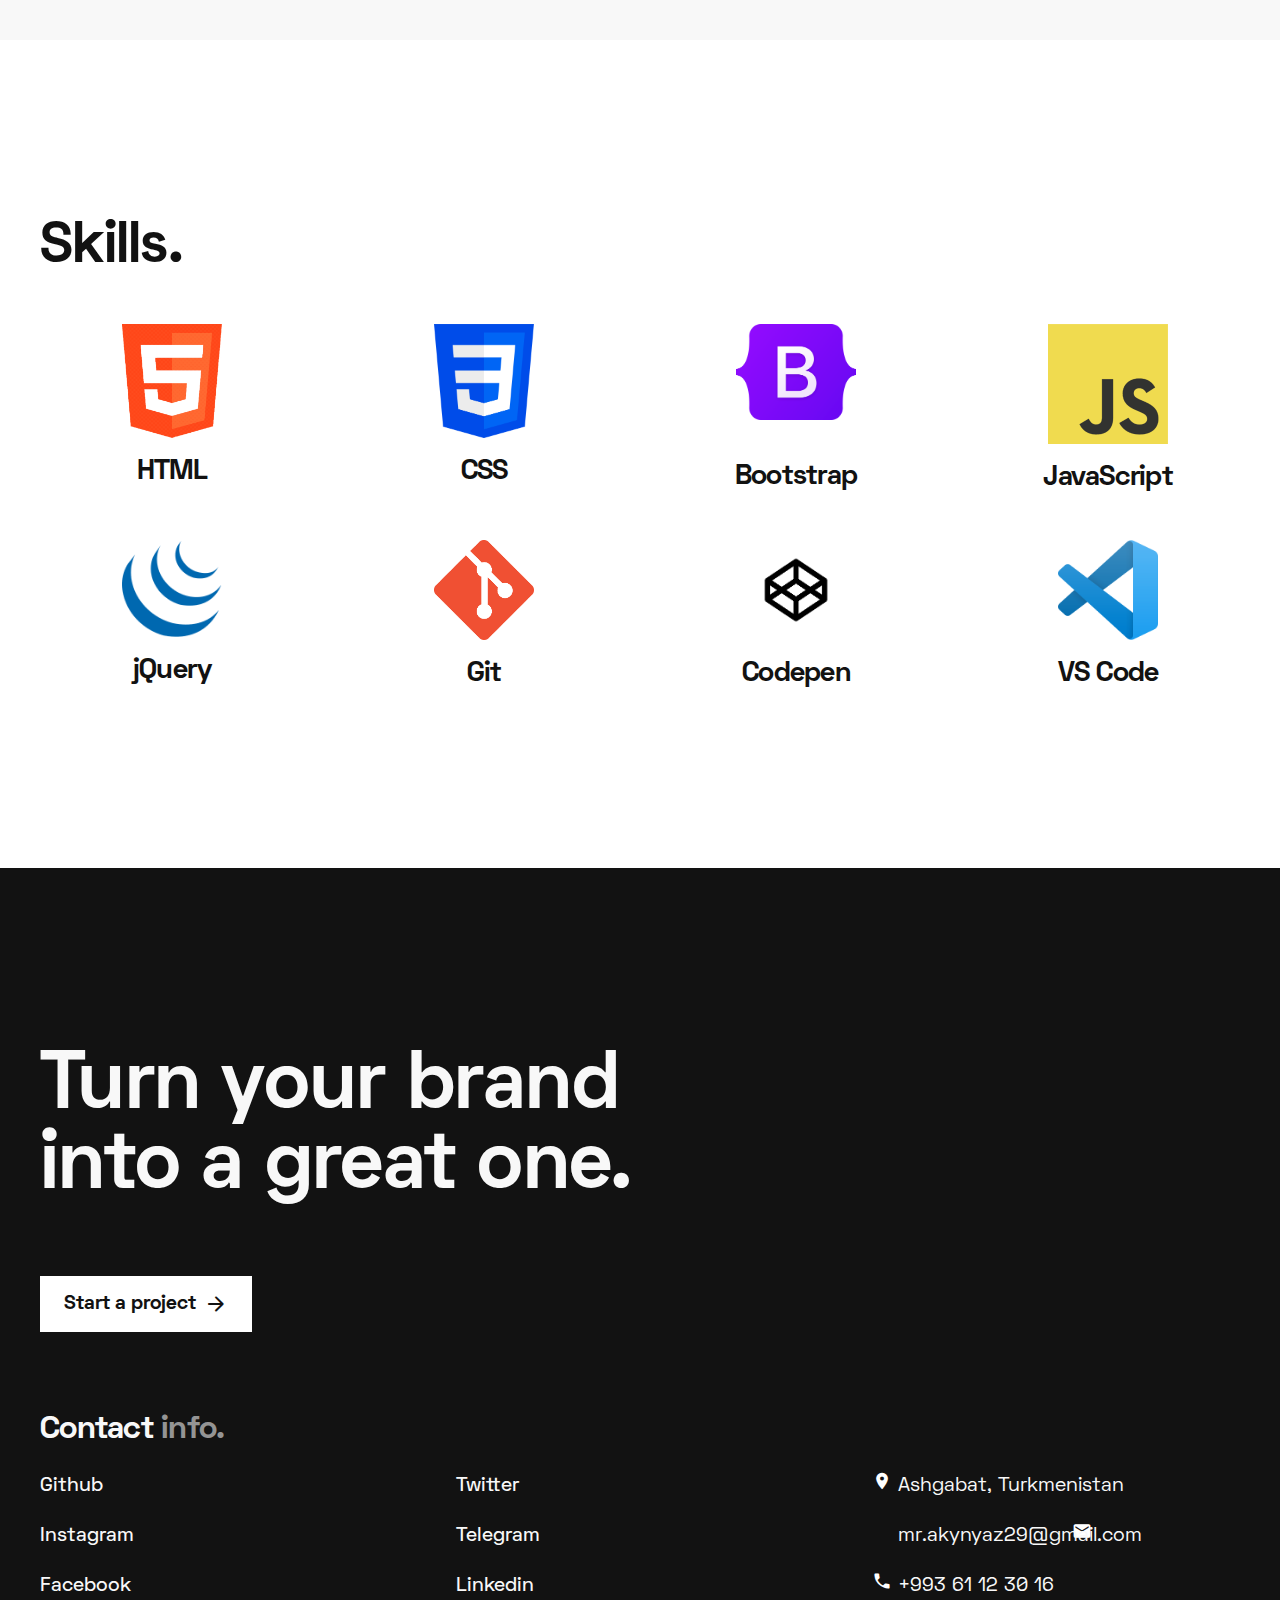
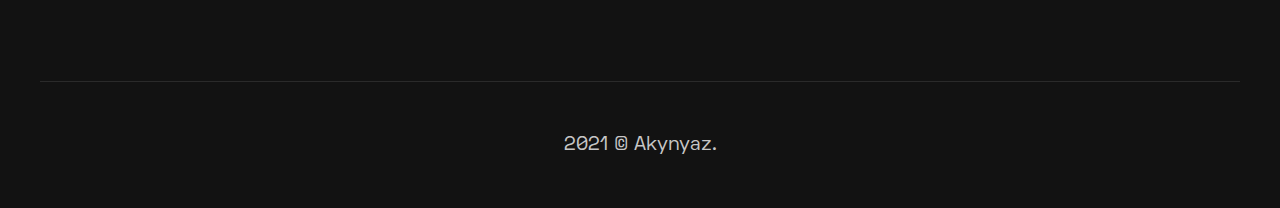
==== commit fd17ad43: "Skills added" ====
--- a/index.html
+++ b/index.html
@@ -409,65 +409,49 @@
         </div>
 
         <!-- Blog Posts -->
-        <!--<div id="skills" class="uni-skills uk-section-large uk-section-2xlarge@m uk-background-white dark:uk-background-gray-90 dark:uk-text-gray-10">
+        <div id="skills" class="uni-skills uk-section-large uk-section-2xlarge@m uk-background-white dark:uk-background-gray-90 dark:uk-text-gray-10">
             <div class="uk-container">
                 <header class="uk-grid uk-flex-bottom uk-flex-between" data-uk-grid="">
                     <div class="uk-width-expand@m">
                         <h2 class="uk-h2 uk-h1@m uk-margin-remove">Skills.</h2>
                     </div>
                 </header>
-                <div class="uk-grid uk-grid-medium uk-child-width-1-3@m uk-margin-xlarge-top uk-margin-2xlarge-top@m" data-uk-grid="">
-                    <div>
-                        <div class="uk-panel uk-overflow-hidden">
-                            <canvas width="368" height="368"></canvas>
-                            <img src="assets/images/posts/post-04.jpg" alt="image" data-uk-cover>
-                            <a href="freelancer-single-post.html" class="uk-position-cover"><span class="sr-only">Post Link</span></a>
-                        </div>
-                        <div class="uk-panel uk-margin-top uk-margin-large-top@m">
-                            <ul class="uk-subnav uk-subnav-dot uk-text-muted dark:uk-text-gray-40">
-                                <li><span>13 May</span></li>
-                                <li><span>Web development</span></li>
-                            </ul>
-                            <h3 class="uk-h4 uk-h3@m uk-text-normal uk-margin-medium-top@m">
-                                <a href="freelancer-single-post.html" class="uk-link-reset">UX Design deliverables from a Silicon Valley agency</a>
-                            </h3>
-                        </div>
-                    </div>
-                    <div>
-                        <div class="uk-panel uk-overflow-hidden">
-                            <canvas width="368" height="368"></canvas>
-                            <img src="assets/images/posts/post-03.jpg" alt="image" data-uk-cover>
-                            <a href="freelancer-single-post.html" class="uk-position-cover"><span class="sr-only">Post Link</span></a>
-                        </div>
-                        <div class="uk-panel uk-margin-top uk-margin-large-top@m">
-                            <ul class="uk-subnav uk-subnav-dot uk-text-muted dark:uk-text-gray-40">
-                                <li><span>10 May</span></li>
-                                <li><span>Digital strategy</span></li>
-                            </ul>
-                            <h3 class="uk-h4 uk-h3@m uk-text-normal uk-margin-medium-top@m">
-                                <a href="freelancer-single-post.html" class="uk-link-reset">How to organize project files in a digital design studio</a>
-                            </h3>
-                        </div>
-                    </div>
-                    <div>
-                        <div class="uk-panel uk-overflow-hidden">
-                            <canvas width="368" height="368"></canvas>
-                            <img src="assets/images/posts/post-06.jpg" alt="image" data-uk-cover>
-                            <a href="freelancer-single-post.html" class="uk-position-cover"><span class="sr-only">Post Link</span></a>
-                        </div>
-                        <div class="uk-panel uk-margin-top uk-margin-large-top@m">
-                            <ul class="uk-subnav uk-subnav-dot uk-text-muted dark:uk-text-gray-40">
-                                <li><span>02 May</span></li>
-                                <li><span>UX Design</span></li>
-                            </ul>
-                            <h3 class="uk-h4 uk-h3@m uk-text-normal uk-margin-medium-top@m">
-                                <a href="freelancer-single-post.html" class="uk-link-reset">Our design directors judge several design awards</a>
-                            </h3>
-                        </div>
-                    </div>
-                </div>
-            </div>
-        </div>-->
+                <div class="uk-grid-medium uk-flex-around@m uk-text-center uk-child-width-1-2 uk-child-width-1-4@m dark:uk-text-gray-10" data-uk-grid="">
+                    <div>
+                        <img width="100" src="assets/images/technologies/HTML5.png" alt="Brand" data-uk-svg="" />
+                        <h4 class="uk-h4 uk-h4@m">HTML</h4>
+                    </div>
+                    <div>
+                        <img width="100" src="assets/images/technologies/Css.png" alt="Brand" data-uk-svg="" />
+                        <h4 class="uk-h4 uk-h4@m">CSS</h4>
+                    </div>
+                    <div>
+                        <img width="120" src="assets/images/technologies/Bootstrap.png" alt="Brand" data-uk-svg="" style="margin-bottom:23px"/>
+                        <h4 class="uk-h4 uk-h4@m">Bootstrap</h4>
+                    </div>
+                    <div>
+                        <img width="120" src="assets/images/technologies/JavaScript.png" alt="Brand" data-uk-svg="" />
+                        <h4 class="uk-h4 uk-h4@m">JavaScript</h4>
+                    </div>
+                    <div>
+                        <img width="100" src="assets/images/technologies/JQuery.png" alt="Brand" data-uk-svg="" />
+                        <h4 class="uk-h4 uk-h4@m">jQuery</h4>
+                    </div>
+                    <div>
+                        <img width="100" src="assets/images/technologies/Git.png" alt="Brand" data-uk-svg="" />
+                        <h4 class="uk-h4 uk-h4@m">Git</h4>
+                    </div>
+                    <div>
+                        <img width="100" src="assets/images/technologies/codepen.png" alt="Brand" data-uk-svg="" />
+                        <h4 class="uk-h4 uk-h4@m">Codepen</h4>
+                    </div>
+                    <div>
+                        <img width="100" src="assets/images/technologies/vscode.png" alt="Brand" data-uk-svg="" />
+                        <h4 class="uk-h4 uk-h4@m">VS Code</h4>
+                    </div>
+                </div>
+            </div>
+        </div>
 
         <!-- Footer / cta -->
         <footer id="contact" class="uni-contact uk-section-large uk-section-2xlarge@m uk-padding-large-bottom uk-overflow-hidden uk-background-gray-10 dark:uk-background-gray-100 dark:uk-text-gray-40 uk-dark">
@@ -482,26 +466,29 @@
                     </div>
                     <div>
                         <div class="uk-section-large uk-section-xlarge@m dark:uk-text-gray-10">
-                            <h3 class="uk-h3 uk-h3@m">Me on <span class="uk-text-primary dark:uk-text-gray-60">the web.</span></h3>
                             <div class="uk-grid uk-grid-medium" data-uk-grid="">
                                 <div class="uk-width-expand@m">
+                                    <h3 class="uk-h3 uk-h3@m">Contact <span class="uk-text-primary dark:uk-text-gray-60">info.</span></h3>
                                     <div class="uk-grid uk-grid-medium uk-child-width-1-3@m" data-uk-grid="">
                                         <div>
                                             <ul class="uk-list uk-list-large">
-                                                <li><a href="https://facebook.com/unistudioco" class="uk-link" target="_blank">Github</a></li>
-                                                <li><a href="https://dribbble.com/unistudioco" class="uk-link" target="_blank">Instagram</a></li>
+                                                <li><a href="https://github.com/akynyaz64" class="uk-link" target="_blank">Github</a></li>
+                                                <li><a href="https://instagram.com/akynyaz.ys" class="uk-link" target="_blank">Instagram</a></li>
+                                                <li><a href="https://www.facebook.com/akynyaz04/" class="uk-link" target="_blank">Facebook</a></li>
                                             </ul>
                                         </div>
                                         <div>
                                             <ul class="uk-list uk-list-large">
-                                                <li><a href="https://instagram.com/unistudioco" class="uk-link" target="_blank">Facebook</a></li>
-                                                <li><a href="https://twitter.com/unistudioco" class="uk-link" target="_blank">Twitter</a></li>
+                                                <li><a href="https://twitter.com/akynyaz01" class="uk-link" target="_blank">Twitter</a></li>
+                                                <li><a href="https://t.me/akynyaz" class="uk-link" target="_blank">Telegram</a></li>
+                                                <li><a href="https://www.linkedin.com/in/akynyaz-yazmyradov-434062218/" class="uk-link" target="_blank">Linkedin</a></li>
                                             </ul>
                                         </div>
                                         <div>
                                             <ul class="uk-list uk-list-large">
-                                                <li><a href="https://t.me/akynyaz01" class="uk-link" target="_blank">Telegram</a></li>
-                                                <li><a href="https://twitter.com/unistudioco" class="uk-link" target="_blank">Linkedin</a></li>
+                                                <li><span class="material-icons uk-icon-small uk-text-primary dark:uk-text-white dark:uk-border-gray-80">room</span> Ashgabat, Turkmenistan</li>
+                                                <li><span class="material-icons uk-icon-small uk-text-primary dark:uk-text-white dark:uk-border-gray-80">alternate_email</span> mr.akynyaz29@gmail.com</li>
+                                                <li><span class="material-icons uk-icon-small uk-text-primary dark:uk-text-white dark:uk-border-gray-80">phone</span> +993 61 12 30 16</li>
                                             </ul>
                                         </div>
                                     </div>
